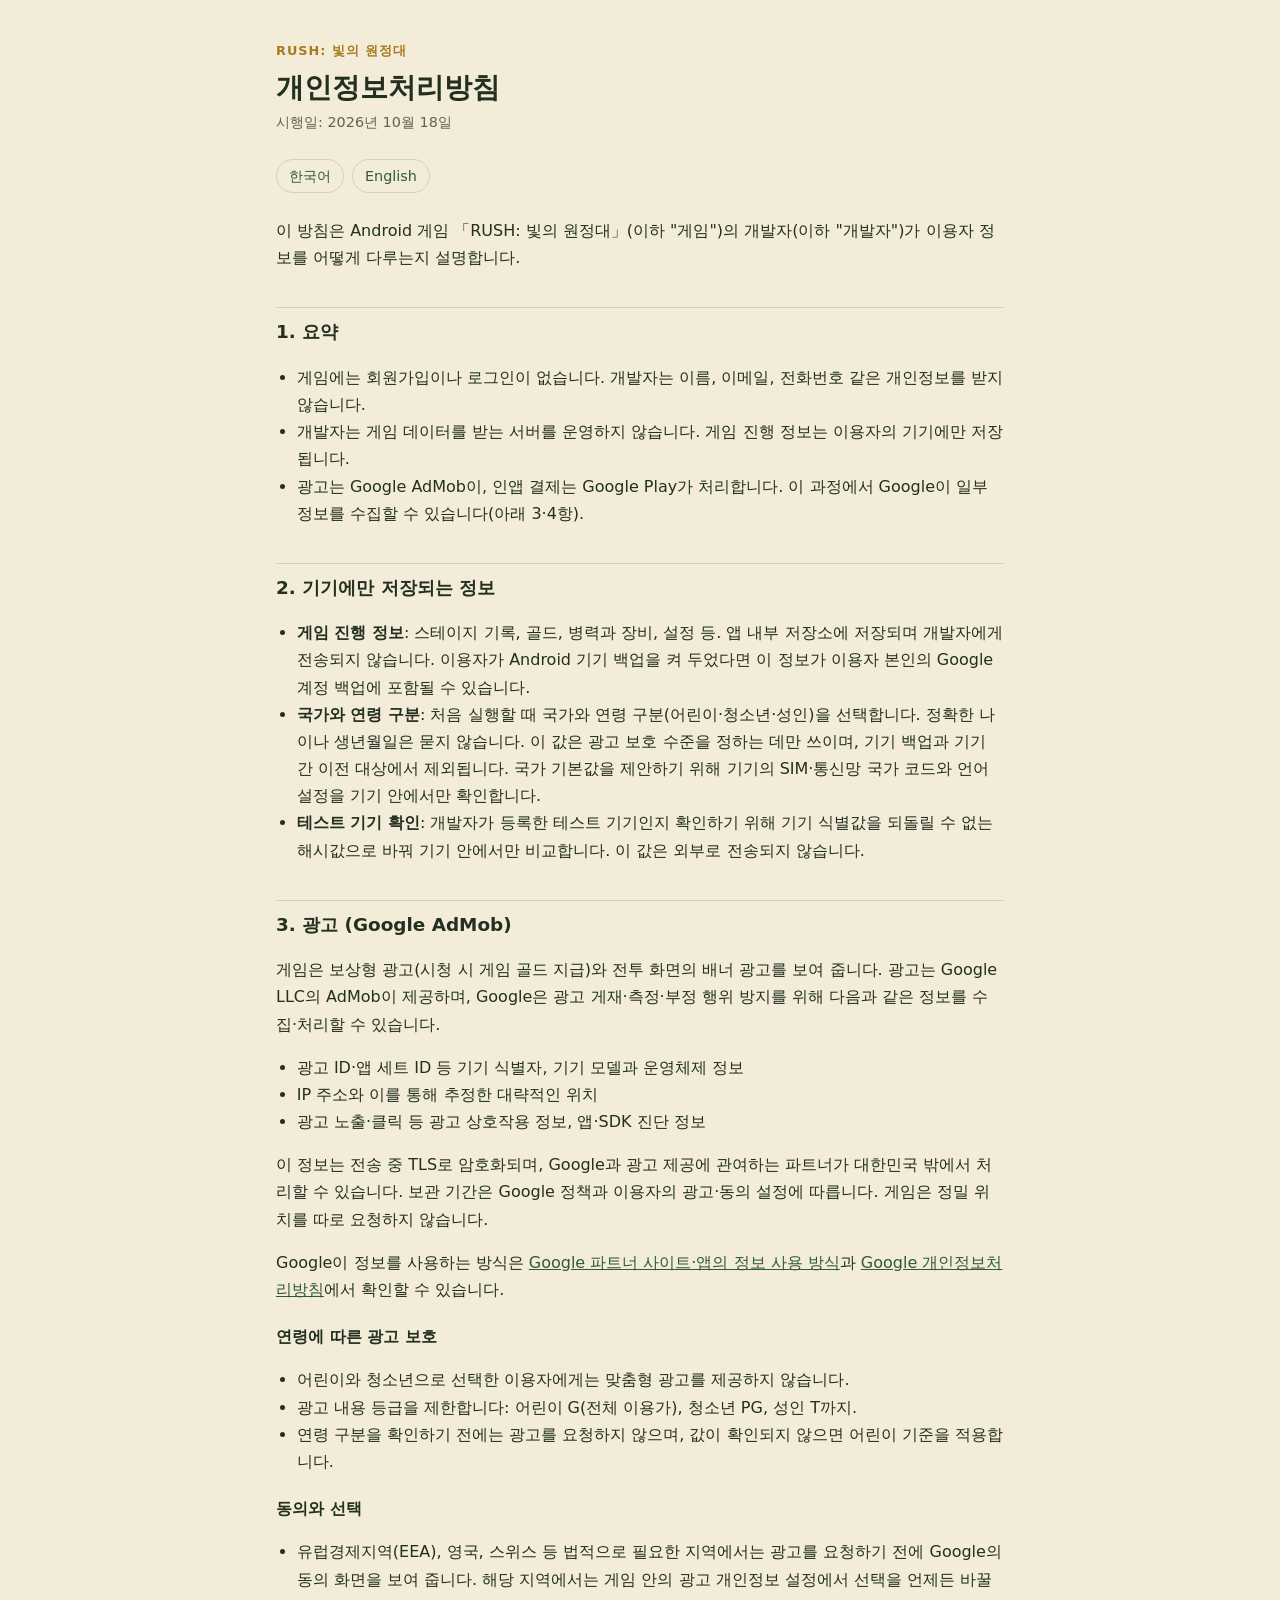
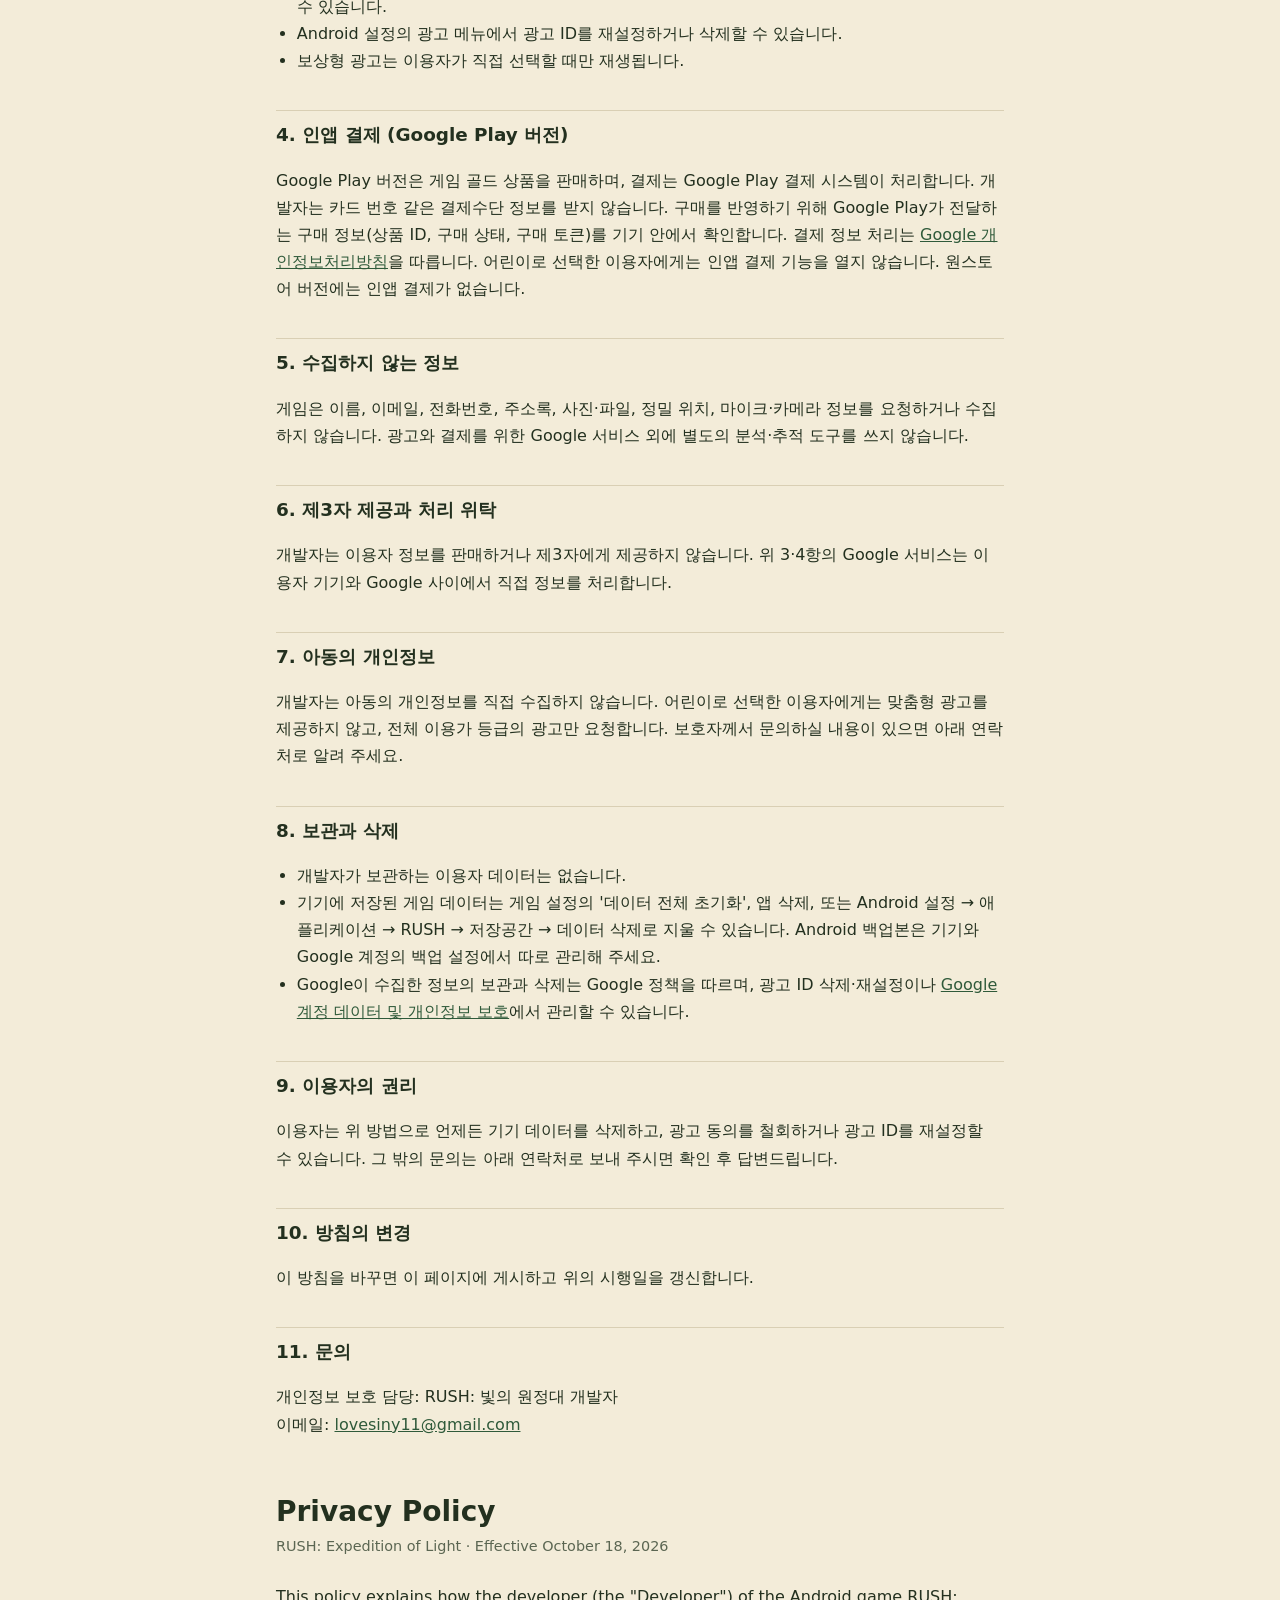
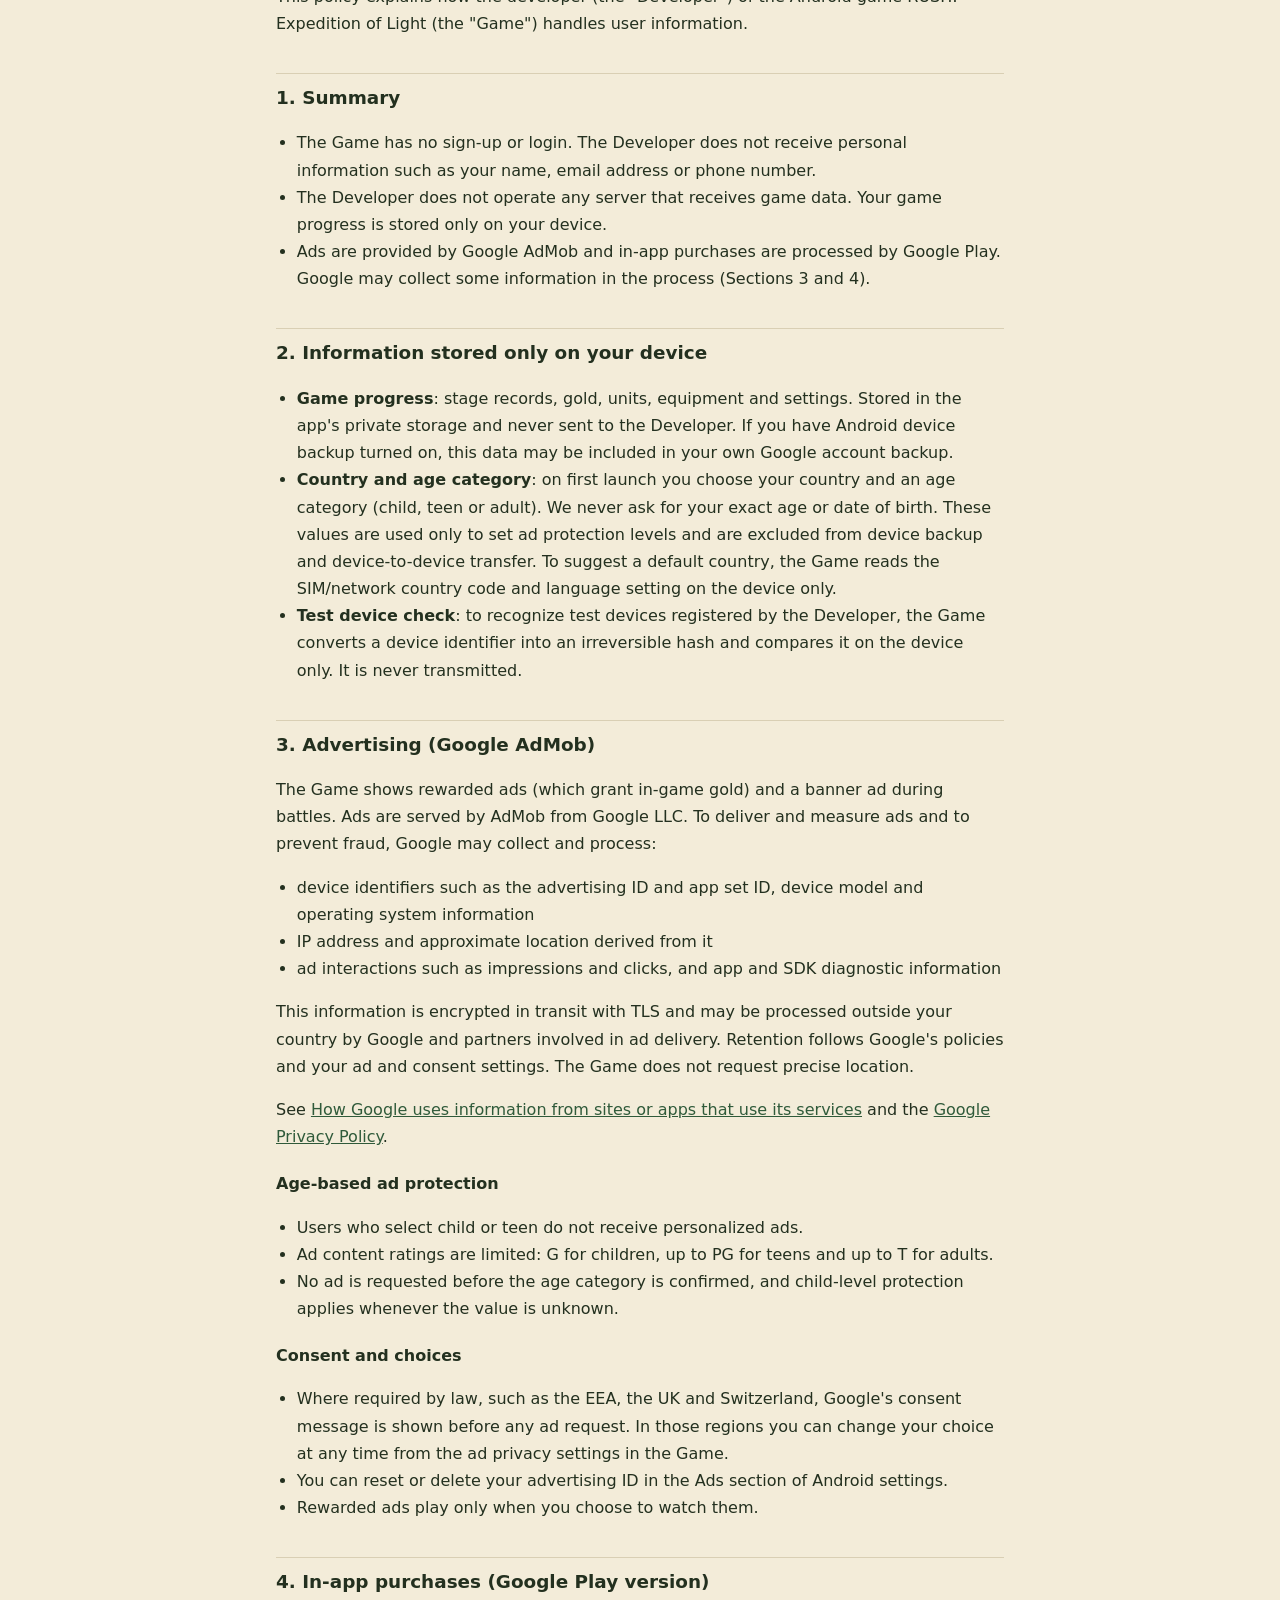
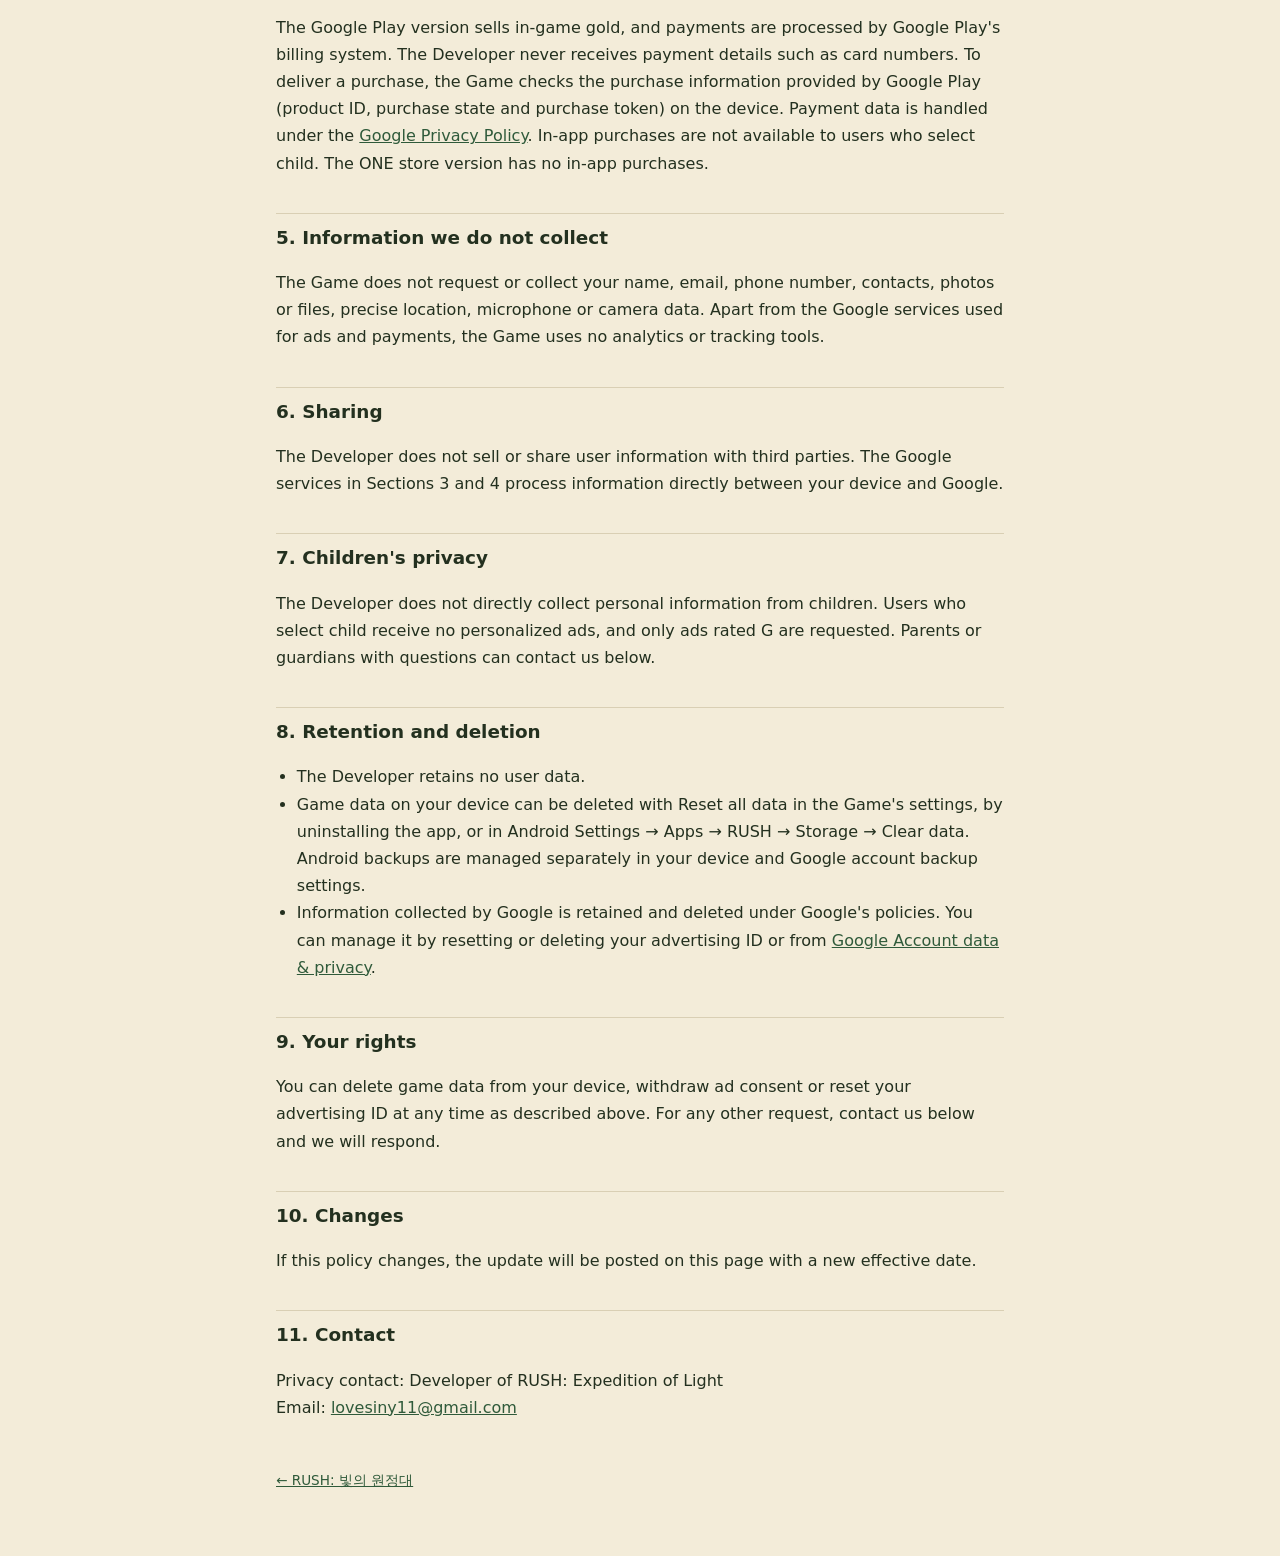
==== privacy.html @ caeb0129 "Publish RUSH website, privacy policy and app-ads.txt" ====
<!doctype html>
<html lang="ko">
<head>
<meta charset="utf-8">
<meta name="viewport" content="width=device-width, initial-scale=1">
<title>개인정보처리방침 · Privacy Policy — RUSH</title>
<meta name="description" content="RUSH: 빛의 원정대 개인정보처리방침 / Privacy Policy for RUSH: Expedition of Light">
<link rel="stylesheet" href="style.css">
</head>
<body>
<main>
  <p class="eyebrow">RUSH: 빛의 원정대</p>
  <h1>개인정보처리방침</h1>
  <p class="meta">시행일: 2026년 10월 18일</p>
  <nav class="lang" aria-label="언어 / Language">
    <a href="#ko" lang="ko">한국어</a>
    <a href="#en" lang="en">English</a>
  </nav>

  <article id="ko" lang="ko">
    <p>이 방침은 Android 게임 「RUSH: 빛의 원정대」(이하 "게임")의 개발자(이하 "개발자")가 이용자 정보를 어떻게 다루는지 설명합니다.</p>

    <h2>1. 요약</h2>
    <ul>
      <li>게임에는 회원가입이나 로그인이 없습니다. 개발자는 이름, 이메일, 전화번호 같은 개인정보를 받지 않습니다.</li>
      <li>개발자는 게임 데이터를 받는 서버를 운영하지 않습니다. 게임 진행 정보는 이용자의 기기에만 저장됩니다.</li>
      <li>광고는 Google AdMob이, 인앱 결제는 Google Play가 처리합니다. 이 과정에서 Google이 일부 정보를 수집할 수 있습니다(아래 3·4항).</li>
    </ul>

    <h2>2. 기기에만 저장되는 정보</h2>
    <ul>
      <li><strong>게임 진행 정보</strong>: 스테이지 기록, 골드, 병력과 장비, 설정 등. 앱 내부 저장소에 저장되며 개발자에게 전송되지 않습니다. 이용자가 Android 기기 백업을 켜 두었다면 이 정보가 이용자 본인의 Google 계정 백업에 포함될 수 있습니다.</li>
      <li><strong>국가와 연령 구분</strong>: 처음 실행할 때 국가와 연령 구분(어린이·청소년·성인)을 선택합니다. 정확한 나이나 생년월일은 묻지 않습니다. 이 값은 광고 보호 수준을 정하는 데만 쓰이며, 기기 백업과 기기 간 이전 대상에서 제외됩니다. 국가 기본값을 제안하기 위해 기기의 SIM·통신망 국가 코드와 언어 설정을 기기 안에서만 확인합니다.</li>
      <li><strong>테스트 기기 확인</strong>: 개발자가 등록한 테스트 기기인지 확인하기 위해 기기 식별값을 되돌릴 수 없는 해시값으로 바꿔 기기 안에서만 비교합니다. 이 값은 외부로 전송되지 않습니다.</li>
    </ul>

    <h2>3. 광고 (Google AdMob)</h2>
    <p>게임은 보상형 광고(시청 시 게임 골드 지급)와 전투 화면의 배너 광고를 보여 줍니다. 광고는 Google LLC의 AdMob이 제공하며, Google은 광고 게재·측정·부정 행위 방지를 위해 다음과 같은 정보를 수집·처리할 수 있습니다.</p>
    <ul>
      <li>광고 ID·앱 세트 ID 등 기기 식별자, 기기 모델과 운영체제 정보</li>
      <li>IP 주소와 이를 통해 추정한 대략적인 위치</li>
      <li>광고 노출·클릭 등 광고 상호작용 정보, 앱·SDK 진단 정보</li>
    </ul>
    <p>이 정보는 전송 중 TLS로 암호화되며, Google과 광고 제공에 관여하는 파트너가 대한민국 밖에서 처리할 수 있습니다. 보관 기간은 Google 정책과 이용자의 광고·동의 설정에 따릅니다. 게임은 정밀 위치를 따로 요청하지 않습니다.</p>
    <p>Google이 정보를 사용하는 방식은 <a href="https://policies.google.com/technologies/partner-sites?hl=ko">Google 파트너 사이트·앱의 정보 사용 방식</a>과 <a href="https://policies.google.com/privacy?hl=ko">Google 개인정보처리방침</a>에서 확인할 수 있습니다.</p>
    <h3>연령에 따른 광고 보호</h3>
    <ul>
      <li>어린이와 청소년으로 선택한 이용자에게는 맞춤형 광고를 제공하지 않습니다.</li>
      <li>광고 내용 등급을 제한합니다: 어린이 G(전체 이용가), 청소년 PG, 성인 T까지.</li>
      <li>연령 구분을 확인하기 전에는 광고를 요청하지 않으며, 값이 확인되지 않으면 어린이 기준을 적용합니다.</li>
    </ul>
    <h3>동의와 선택</h3>
    <ul>
      <li>유럽경제지역(EEA), 영국, 스위스 등 법적으로 필요한 지역에서는 광고를 요청하기 전에 Google의 동의 화면을 보여 줍니다. 해당 지역에서는 게임 안의 광고 개인정보 설정에서 선택을 언제든 바꿀 수 있습니다.</li>
      <li>Android 설정의 광고 메뉴에서 광고 ID를 재설정하거나 삭제할 수 있습니다.</li>
      <li>보상형 광고는 이용자가 직접 선택할 때만 재생됩니다.</li>
    </ul>

    <h2>4. 인앱 결제 (Google Play 버전)</h2>
    <p>Google Play 버전은 게임 골드 상품을 판매하며, 결제는 Google Play 결제 시스템이 처리합니다. 개발자는 카드 번호 같은 결제수단 정보를 받지 않습니다. 구매를 반영하기 위해 Google Play가 전달하는 구매 정보(상품 ID, 구매 상태, 구매 토큰)를 기기 안에서 확인합니다. 결제 정보 처리는 <a href="https://policies.google.com/privacy?hl=ko">Google 개인정보처리방침</a>을 따릅니다. 어린이로 선택한 이용자에게는 인앱 결제 기능을 열지 않습니다. 원스토어 버전에는 인앱 결제가 없습니다.</p>

    <h2>5. 수집하지 않는 정보</h2>
    <p>게임은 이름, 이메일, 전화번호, 주소록, 사진·파일, 정밀 위치, 마이크·카메라 정보를 요청하거나 수집하지 않습니다. 광고와 결제를 위한 Google 서비스 외에 별도의 분석·추적 도구를 쓰지 않습니다.</p>

    <h2>6. 제3자 제공과 처리 위탁</h2>
    <p>개발자는 이용자 정보를 판매하거나 제3자에게 제공하지 않습니다. 위 3·4항의 Google 서비스는 이용자 기기와 Google 사이에서 직접 정보를 처리합니다.</p>

    <h2>7. 아동의 개인정보</h2>
    <p>개발자는 아동의 개인정보를 직접 수집하지 않습니다. 어린이로 선택한 이용자에게는 맞춤형 광고를 제공하지 않고, 전체 이용가 등급의 광고만 요청합니다. 보호자께서 문의하실 내용이 있으면 아래 연락처로 알려 주세요.</p>

    <h2>8. 보관과 삭제</h2>
    <ul>
      <li>개발자가 보관하는 이용자 데이터는 없습니다.</li>
      <li>기기에 저장된 게임 데이터는 게임 설정의 '데이터 전체 초기화', 앱 삭제, 또는 Android 설정 → 애플리케이션 → RUSH → 저장공간 → 데이터 삭제로 지울 수 있습니다. Android 백업본은 기기와 Google 계정의 백업 설정에서 따로 관리해 주세요.</li>
      <li>Google이 수집한 정보의 보관과 삭제는 Google 정책을 따르며, 광고 ID 삭제·재설정이나 <a href="https://myaccount.google.com/data-and-privacy">Google 계정 데이터 및 개인정보 보호</a>에서 관리할 수 있습니다.</li>
    </ul>

    <h2>9. 이용자의 권리</h2>
    <p>이용자는 위 방법으로 언제든 기기 데이터를 삭제하고, 광고 동의를 철회하거나 광고 ID를 재설정할 수 있습니다. 그 밖의 문의는 아래 연락처로 보내 주시면 확인 후 답변드립니다.</p>

    <h2>10. 방침의 변경</h2>
    <p>이 방침을 바꾸면 이 페이지에 게시하고 위의 시행일을 갱신합니다.</p>

    <h2>11. 문의</h2>
    <p>개인정보 보호 담당: RUSH: 빛의 원정대 개발자<br>이메일: <a href="mailto:lovesiny11@gmail.com">lovesiny11@gmail.com</a></p>
  </article>

  <article id="en" lang="en">
    <h1 style="margin-top:56px">Privacy Policy</h1>
    <p class="meta">RUSH: Expedition of Light · Effective October 18, 2026</p>
    <p>This policy explains how the developer (the "Developer") of the Android game RUSH: Expedition of Light (the "Game") handles user information.</p>

    <h2>1. Summary</h2>
    <ul>
      <li>The Game has no sign-up or login. The Developer does not receive personal information such as your name, email address or phone number.</li>
      <li>The Developer does not operate any server that receives game data. Your game progress is stored only on your device.</li>
      <li>Ads are provided by Google AdMob and in-app purchases are processed by Google Play. Google may collect some information in the process (Sections 3 and 4).</li>
    </ul>

    <h2>2. Information stored only on your device</h2>
    <ul>
      <li><strong>Game progress</strong>: stage records, gold, units, equipment and settings. Stored in the app's private storage and never sent to the Developer. If you have Android device backup turned on, this data may be included in your own Google account backup.</li>
      <li><strong>Country and age category</strong>: on first launch you choose your country and an age category (child, teen or adult). We never ask for your exact age or date of birth. These values are used only to set ad protection levels and are excluded from device backup and device-to-device transfer. To suggest a default country, the Game reads the SIM/network country code and language setting on the device only.</li>
      <li><strong>Test device check</strong>: to recognize test devices registered by the Developer, the Game converts a device identifier into an irreversible hash and compares it on the device only. It is never transmitted.</li>
    </ul>

    <h2>3. Advertising (Google AdMob)</h2>
    <p>The Game shows rewarded ads (which grant in-game gold) and a banner ad during battles. Ads are served by AdMob from Google LLC. To deliver and measure ads and to prevent fraud, Google may collect and process:</p>
    <ul>
      <li>device identifiers such as the advertising ID and app set ID, device model and operating system information</li>
      <li>IP address and approximate location derived from it</li>
      <li>ad interactions such as impressions and clicks, and app and SDK diagnostic information</li>
    </ul>
    <p>This information is encrypted in transit with TLS and may be processed outside your country by Google and partners involved in ad delivery. Retention follows Google's policies and your ad and consent settings. The Game does not request precise location.</p>
    <p>See <a href="https://policies.google.com/technologies/partner-sites">How Google uses information from sites or apps that use its services</a> and the <a href="https://policies.google.com/privacy">Google Privacy Policy</a>.</p>
    <h3>Age-based ad protection</h3>
    <ul>
      <li>Users who select child or teen do not receive personalized ads.</li>
      <li>Ad content ratings are limited: G for children, up to PG for teens and up to T for adults.</li>
      <li>No ad is requested before the age category is confirmed, and child-level protection applies whenever the value is unknown.</li>
    </ul>
    <h3>Consent and choices</h3>
    <ul>
      <li>Where required by law, such as the EEA, the UK and Switzerland, Google's consent message is shown before any ad request. In those regions you can change your choice at any time from the ad privacy settings in the Game.</li>
      <li>You can reset or delete your advertising ID in the Ads section of Android settings.</li>
      <li>Rewarded ads play only when you choose to watch them.</li>
    </ul>

    <h2>4. In-app purchases (Google Play version)</h2>
    <p>The Google Play version sells in-game gold, and payments are processed by Google Play's billing system. The Developer never receives payment details such as card numbers. To deliver a purchase, the Game checks the purchase information provided by Google Play (product ID, purchase state and purchase token) on the device. Payment data is handled under the <a href="https://policies.google.com/privacy">Google Privacy Policy</a>. In-app purchases are not available to users who select child. The ONE store version has no in-app purchases.</p>

    <h2>5. Information we do not collect</h2>
    <p>The Game does not request or collect your name, email, phone number, contacts, photos or files, precise location, microphone or camera data. Apart from the Google services used for ads and payments, the Game uses no analytics or tracking tools.</p>

    <h2>6. Sharing</h2>
    <p>The Developer does not sell or share user information with third parties. The Google services in Sections 3 and 4 process information directly between your device and Google.</p>

    <h2>7. Children's privacy</h2>
    <p>The Developer does not directly collect personal information from children. Users who select child receive no personalized ads, and only ads rated G are requested. Parents or guardians with questions can contact us below.</p>

    <h2>8. Retention and deletion</h2>
    <ul>
      <li>The Developer retains no user data.</li>
      <li>Game data on your device can be deleted with Reset all data in the Game's settings, by uninstalling the app, or in Android Settings → Apps → RUSH → Storage → Clear data. Android backups are managed separately in your device and Google account backup settings.</li>
      <li>Information collected by Google is retained and deleted under Google's policies. You can manage it by resetting or deleting your advertising ID or from <a href="https://myaccount.google.com/data-and-privacy">Google Account data &amp; privacy</a>.</li>
    </ul>

    <h2>9. Your rights</h2>
    <p>You can delete game data from your device, withdraw ad consent or reset your advertising ID at any time as described above. For any other request, contact us below and we will respond.</p>

    <h2>10. Changes</h2>
    <p>If this policy changes, the update will be posted on this page with a new effective date.</p>

    <h2>11. Contact</h2>
    <p>Privacy contact: Developer of RUSH: Expedition of Light<br>Email: <a href="mailto:lovesiny11@gmail.com">lovesiny11@gmail.com</a></p>
  </article>

  <footer><a href="index.html">← RUSH: 빛의 원정대</a></footer>
</main>
</body>
</html>
---- style.css ----
:root {
  --bg: #f3ecd9;
  --surface: #fbf7ec;
  --ink: #23301f;
  --muted: #5b6652;
  --line: #d9cfb4;
  --forest: #2f5a3a;
  --gold: #a87a1d;
  color-scheme: light dark;
}
@media (prefers-color-scheme: dark) {
  :root {
    --bg: #141c16;
    --surface: #1c271f;
    --ink: #ece4cf;
    --muted: #a9b29f;
    --line: #34443a;
    --forest: #8cc79a;
    --gold: #e0b45a;
  }
}
* { box-sizing: border-box; }
html { -webkit-text-size-adjust: 100%; }
body {
  margin: 0;
  background: var(--bg);
  color: var(--ink);
  font: 16px/1.7 system-ui, -apple-system, "Segoe UI", "Apple SD Gothic Neo", "Malgun Gothic", "Noto Sans KR", sans-serif;
}
main { max-width: 760px; margin: 0 auto; padding: 40px 16px 64px; }
a { color: var(--forest); }
h1 { font-size: 1.75rem; line-height: 1.3; margin: 0 0 4px; }
h2 { font-size: 1.15rem; margin: 36px 0 8px; padding-top: 8px; border-top: 1px solid var(--line); }
h3 { font-size: 1rem; margin: 20px 0 4px; }
p, li { color: var(--ink); }
ul { padding-left: 1.3em; }
.eyebrow { color: var(--gold); font-weight: 700; letter-spacing: .08em; font-size: .8rem; text-transform: uppercase; margin: 0 0 8px; }
.meta { color: var(--muted); font-size: .9rem; margin: 0 0 24px; }
.card { background: var(--surface); border: 1px solid var(--line); border-radius: 12px; padding: 20px; margin: 20px 0; }
.links { list-style: none; padding: 0; margin: 0; display: grid; gap: 10px; }
.links a { display: block; padding: 12px 14px; border: 1px solid var(--line); border-radius: 10px; background: var(--surface); text-decoration: none; font-weight: 600; }
.links a:hover { border-color: var(--forest); }
.lang { display: flex; gap: 8px; margin: 0 0 24px; }
.lang a { padding: 4px 12px; border: 1px solid var(--line); border-radius: 999px; text-decoration: none; font-size: .9rem; }
footer { color: var(--muted); font-size: .85rem; margin-top: 48px; }
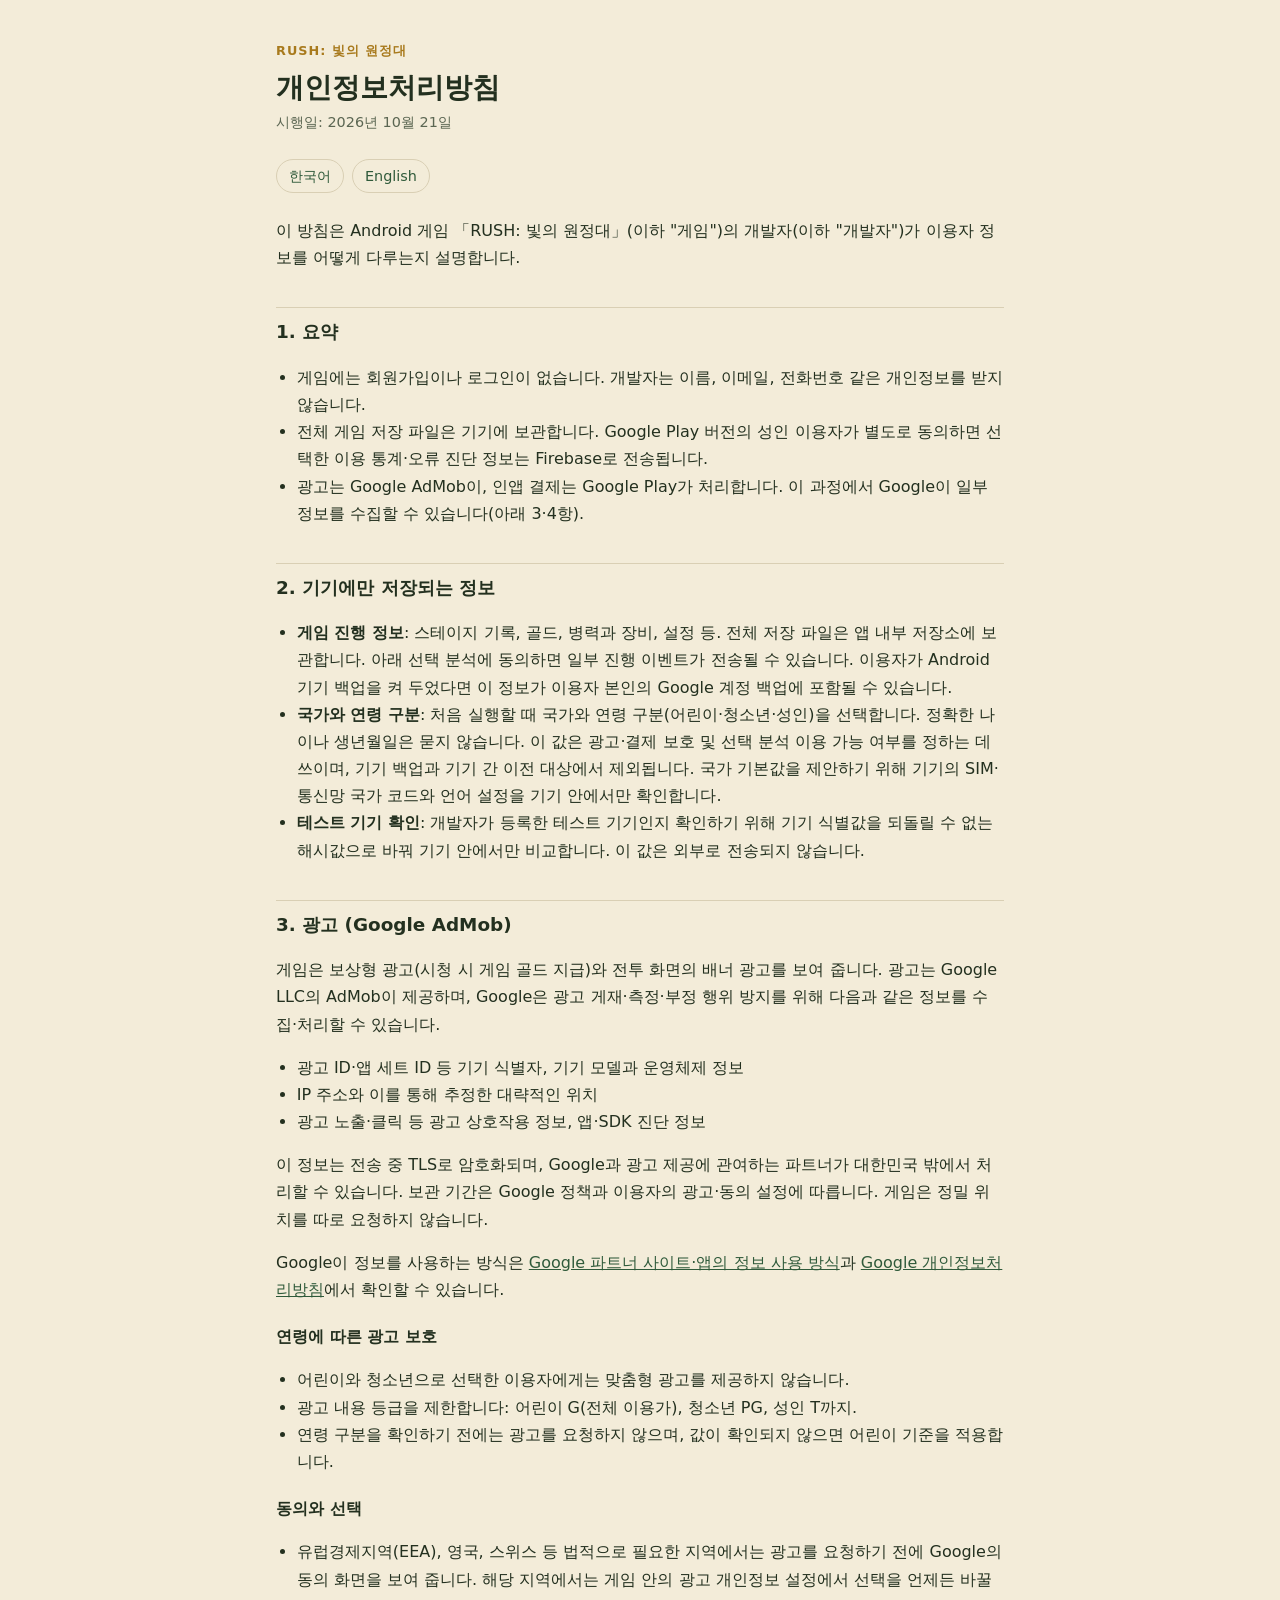
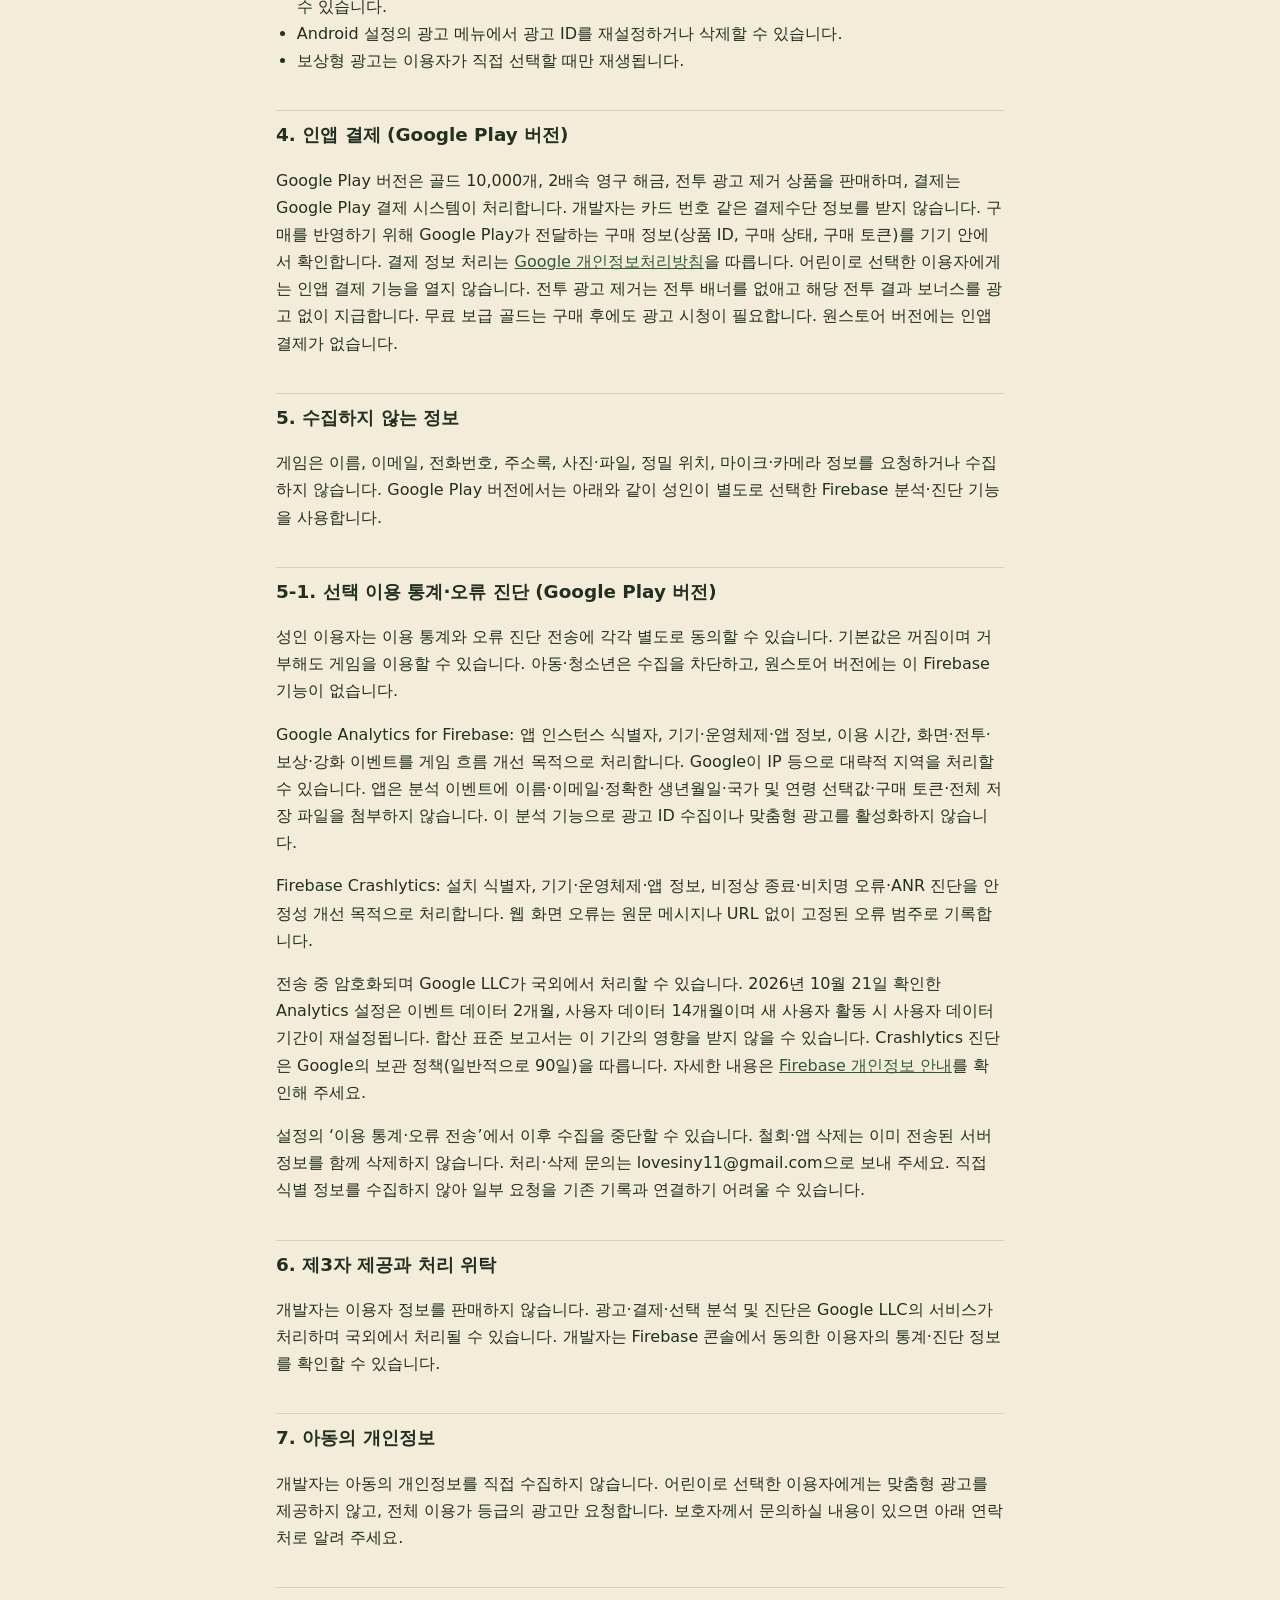
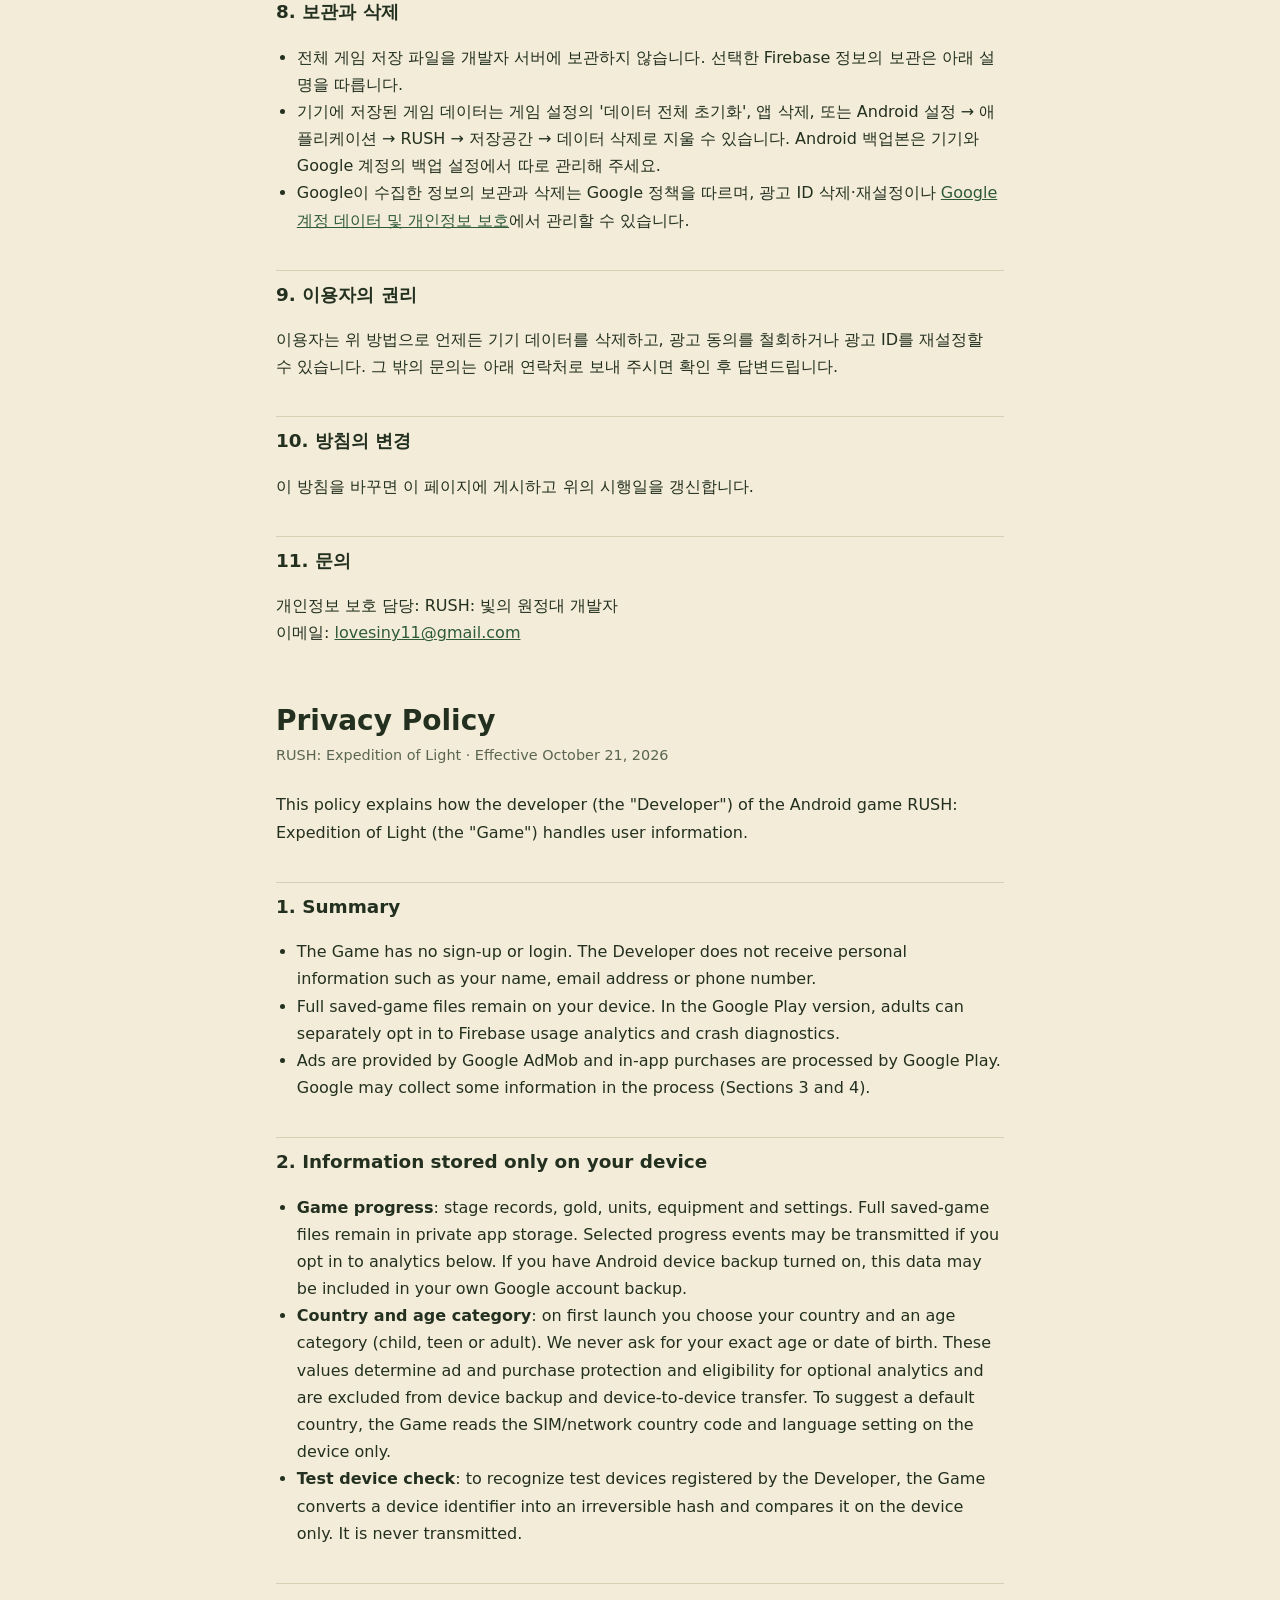
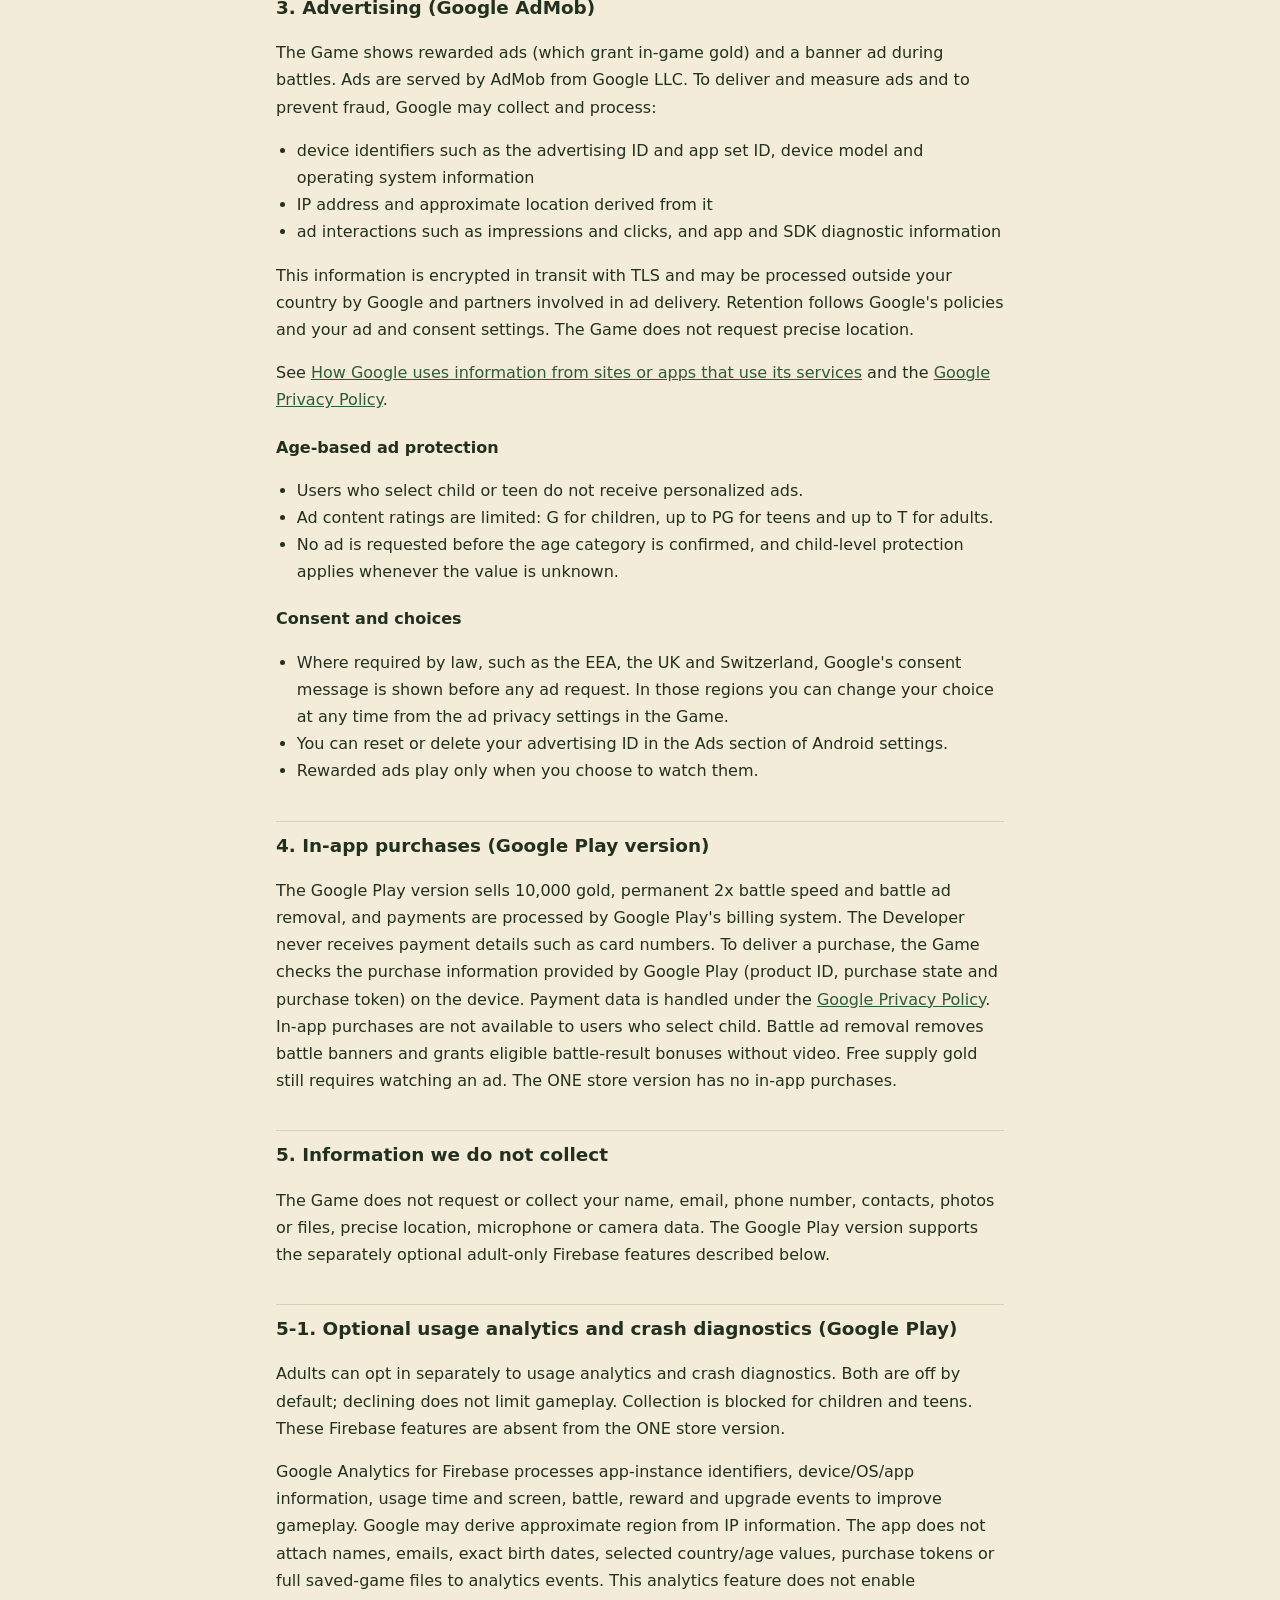
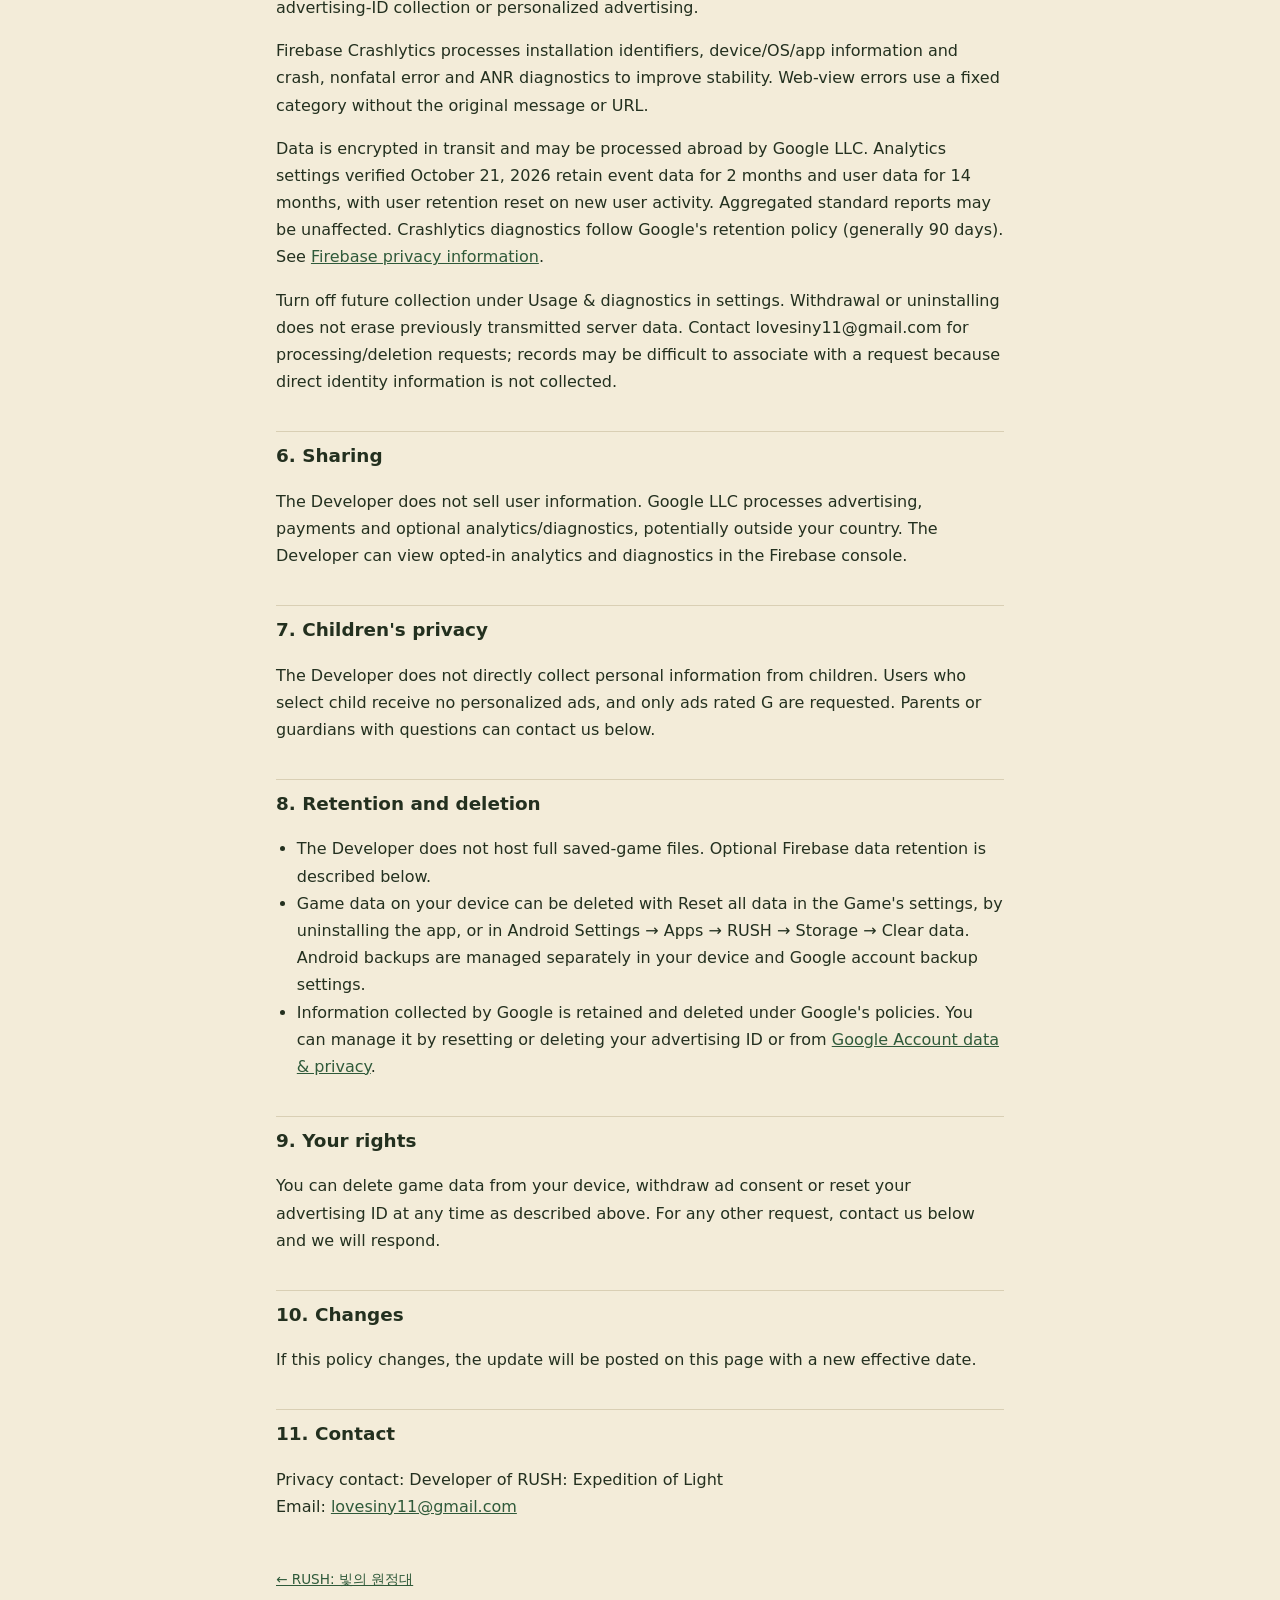
==== commit 0b73731c: "Update RUSH privacy disclosures for optional Firebase and purchases" ====
--- a/privacy.html
+++ b/privacy.html
@@ -11,7 +11,7 @@
 <main>
   <p class="eyebrow">RUSH: 빛의 원정대</p>
   <h1>개인정보처리방침</h1>
-  <p class="meta">시행일: 2026년 10월 18일</p>
+  <p class="meta">시행일: 2026년 10월 21일</p>
   <nav class="lang" aria-label="언어 / Language">
     <a href="#ko" lang="ko">한국어</a>
     <a href="#en" lang="en">English</a>
@@ -23,14 +23,14 @@
     <h2>1. 요약</h2>
     <ul>
       <li>게임에는 회원가입이나 로그인이 없습니다. 개발자는 이름, 이메일, 전화번호 같은 개인정보를 받지 않습니다.</li>
-      <li>개발자는 게임 데이터를 받는 서버를 운영하지 않습니다. 게임 진행 정보는 이용자의 기기에만 저장됩니다.</li>
+      <li>전체 게임 저장 파일은 기기에 보관합니다. Google Play 버전의 성인 이용자가 별도로 동의하면 선택한 이용 통계·오류 진단 정보는 Firebase로 전송됩니다.</li>
       <li>광고는 Google AdMob이, 인앱 결제는 Google Play가 처리합니다. 이 과정에서 Google이 일부 정보를 수집할 수 있습니다(아래 3·4항).</li>
     </ul>
 
     <h2>2. 기기에만 저장되는 정보</h2>
     <ul>
-      <li><strong>게임 진행 정보</strong>: 스테이지 기록, 골드, 병력과 장비, 설정 등. 앱 내부 저장소에 저장되며 개발자에게 전송되지 않습니다. 이용자가 Android 기기 백업을 켜 두었다면 이 정보가 이용자 본인의 Google 계정 백업에 포함될 수 있습니다.</li>
-      <li><strong>국가와 연령 구분</strong>: 처음 실행할 때 국가와 연령 구분(어린이·청소년·성인)을 선택합니다. 정확한 나이나 생년월일은 묻지 않습니다. 이 값은 광고 보호 수준을 정하는 데만 쓰이며, 기기 백업과 기기 간 이전 대상에서 제외됩니다. 국가 기본값을 제안하기 위해 기기의 SIM·통신망 국가 코드와 언어 설정을 기기 안에서만 확인합니다.</li>
+      <li><strong>게임 진행 정보</strong>: 스테이지 기록, 골드, 병력과 장비, 설정 등. 전체 저장 파일은 앱 내부 저장소에 보관합니다. 아래 선택 분석에 동의하면 일부 진행 이벤트가 전송될 수 있습니다. 이용자가 Android 기기 백업을 켜 두었다면 이 정보가 이용자 본인의 Google 계정 백업에 포함될 수 있습니다.</li>
+      <li><strong>국가와 연령 구분</strong>: 처음 실행할 때 국가와 연령 구분(어린이·청소년·성인)을 선택합니다. 정확한 나이나 생년월일은 묻지 않습니다. 이 값은 광고·결제 보호 및 선택 분석 이용 가능 여부를 정하는 데 쓰이며, 기기 백업과 기기 간 이전 대상에서 제외됩니다. 국가 기본값을 제안하기 위해 기기의 SIM·통신망 국가 코드와 언어 설정을 기기 안에서만 확인합니다.</li>
       <li><strong>테스트 기기 확인</strong>: 개발자가 등록한 테스트 기기인지 확인하기 위해 기기 식별값을 되돌릴 수 없는 해시값으로 바꿔 기기 안에서만 비교합니다. 이 값은 외부로 전송되지 않습니다.</li>
     </ul>
 
@@ -57,20 +57,27 @@
     </ul>
 
     <h2>4. 인앱 결제 (Google Play 버전)</h2>
-    <p>Google Play 버전은 게임 골드 상품을 판매하며, 결제는 Google Play 결제 시스템이 처리합니다. 개발자는 카드 번호 같은 결제수단 정보를 받지 않습니다. 구매를 반영하기 위해 Google Play가 전달하는 구매 정보(상품 ID, 구매 상태, 구매 토큰)를 기기 안에서 확인합니다. 결제 정보 처리는 <a href="https://policies.google.com/privacy?hl=ko">Google 개인정보처리방침</a>을 따릅니다. 어린이로 선택한 이용자에게는 인앱 결제 기능을 열지 않습니다. 원스토어 버전에는 인앱 결제가 없습니다.</p>
+    <p>Google Play 버전은 골드 10,000개, 2배속 영구 해금, 전투 광고 제거 상품을 판매하며, 결제는 Google Play 결제 시스템이 처리합니다. 개발자는 카드 번호 같은 결제수단 정보를 받지 않습니다. 구매를 반영하기 위해 Google Play가 전달하는 구매 정보(상품 ID, 구매 상태, 구매 토큰)를 기기 안에서 확인합니다. 결제 정보 처리는 <a href="https://policies.google.com/privacy?hl=ko">Google 개인정보처리방침</a>을 따릅니다. 어린이로 선택한 이용자에게는 인앱 결제 기능을 열지 않습니다. 전투 광고 제거는 전투 배너를 없애고 해당 전투 결과 보너스를 광고 없이 지급합니다. 무료 보급 골드는 구매 후에도 광고 시청이 필요합니다. 원스토어 버전에는 인앱 결제가 없습니다.</p>
 
     <h2>5. 수집하지 않는 정보</h2>
-    <p>게임은 이름, 이메일, 전화번호, 주소록, 사진·파일, 정밀 위치, 마이크·카메라 정보를 요청하거나 수집하지 않습니다. 광고와 결제를 위한 Google 서비스 외에 별도의 분석·추적 도구를 쓰지 않습니다.</p>
+    <p>게임은 이름, 이메일, 전화번호, 주소록, 사진·파일, 정밀 위치, 마이크·카메라 정보를 요청하거나 수집하지 않습니다. Google Play 버전에서는 아래와 같이 성인이 별도로 선택한 Firebase 분석·진단 기능을 사용합니다.</p>
+
+    <h2>5-1. 선택 이용 통계·오류 진단 (Google Play 버전)</h2>
+    <p>성인 이용자는 이용 통계와 오류 진단 전송에 각각 별도로 동의할 수 있습니다. 기본값은 꺼짐이며 거부해도 게임을 이용할 수 있습니다. 아동·청소년은 수집을 차단하고, 원스토어 버전에는 이 Firebase 기능이 없습니다.</p>
+    <p>Google Analytics for Firebase: 앱 인스턴스 식별자, 기기·운영체제·앱 정보, 이용 시간, 화면·전투·보상·강화 이벤트를 게임 흐름 개선 목적으로 처리합니다. Google이 IP 등으로 대략적 지역을 처리할 수 있습니다. 앱은 분석 이벤트에 이름·이메일·정확한 생년월일·국가 및 연령 선택값·구매 토큰·전체 저장 파일을 첨부하지 않습니다. 이 분석 기능으로 광고 ID 수집이나 맞춤형 광고를 활성화하지 않습니다.</p>
+    <p>Firebase Crashlytics: 설치 식별자, 기기·운영체제·앱 정보, 비정상 종료·비치명 오류·ANR 진단을 안정성 개선 목적으로 처리합니다. 웹 화면 오류는 원문 메시지나 URL 없이 고정된 오류 범주로 기록합니다.</p>
+    <p>전송 중 암호화되며 Google LLC가 국외에서 처리할 수 있습니다. 2026년 10월 21일 확인한 Analytics 설정은 이벤트 데이터 2개월, 사용자 데이터 14개월이며 새 사용자 활동 시 사용자 데이터 기간이 재설정됩니다. 합산 표준 보고서는 이 기간의 영향을 받지 않을 수 있습니다. Crashlytics 진단은 Google의 보관 정책(일반적으로 90일)을 따릅니다. 자세한 내용은 <a href="https://firebase.google.com/support/privacy">Firebase 개인정보 안내</a>를 확인해 주세요.</p>
+    <p>설정의 ‘이용 통계·오류 전송’에서 이후 수집을 중단할 수 있습니다. 철회·앱 삭제는 이미 전송된 서버 정보를 함께 삭제하지 않습니다. 처리·삭제 문의는 lovesiny11@gmail.com으로 보내 주세요. 직접 식별 정보를 수집하지 않아 일부 요청을 기존 기록과 연결하기 어려울 수 있습니다.</p>
 
     <h2>6. 제3자 제공과 처리 위탁</h2>
-    <p>개발자는 이용자 정보를 판매하거나 제3자에게 제공하지 않습니다. 위 3·4항의 Google 서비스는 이용자 기기와 Google 사이에서 직접 정보를 처리합니다.</p>
+    <p>개발자는 이용자 정보를 판매하지 않습니다. 광고·결제·선택 분석 및 진단은 Google LLC의 서비스가 처리하며 국외에서 처리될 수 있습니다. 개발자는 Firebase 콘솔에서 동의한 이용자의 통계·진단 정보를 확인할 수 있습니다.</p>
 
     <h2>7. 아동의 개인정보</h2>
     <p>개발자는 아동의 개인정보를 직접 수집하지 않습니다. 어린이로 선택한 이용자에게는 맞춤형 광고를 제공하지 않고, 전체 이용가 등급의 광고만 요청합니다. 보호자께서 문의하실 내용이 있으면 아래 연락처로 알려 주세요.</p>
 
     <h2>8. 보관과 삭제</h2>
     <ul>
-      <li>개발자가 보관하는 이용자 데이터는 없습니다.</li>
+      <li>전체 게임 저장 파일을 개발자 서버에 보관하지 않습니다. 선택한 Firebase 정보의 보관은 아래 설명을 따릅니다.</li>
       <li>기기에 저장된 게임 데이터는 게임 설정의 '데이터 전체 초기화', 앱 삭제, 또는 Android 설정 → 애플리케이션 → RUSH → 저장공간 → 데이터 삭제로 지울 수 있습니다. Android 백업본은 기기와 Google 계정의 백업 설정에서 따로 관리해 주세요.</li>
       <li>Google이 수집한 정보의 보관과 삭제는 Google 정책을 따르며, 광고 ID 삭제·재설정이나 <a href="https://myaccount.google.com/data-and-privacy">Google 계정 데이터 및 개인정보 보호</a>에서 관리할 수 있습니다.</li>
     </ul>
@@ -87,20 +94,20 @@
 
   <article id="en" lang="en">
     <h1 style="margin-top:56px">Privacy Policy</h1>
-    <p class="meta">RUSH: Expedition of Light · Effective October 18, 2026</p>
+    <p class="meta">RUSH: Expedition of Light · Effective October 21, 2026</p>
     <p>This policy explains how the developer (the "Developer") of the Android game RUSH: Expedition of Light (the "Game") handles user information.</p>
 
     <h2>1. Summary</h2>
     <ul>
       <li>The Game has no sign-up or login. The Developer does not receive personal information such as your name, email address or phone number.</li>
-      <li>The Developer does not operate any server that receives game data. Your game progress is stored only on your device.</li>
+      <li>Full saved-game files remain on your device. In the Google Play version, adults can separately opt in to Firebase usage analytics and crash diagnostics.</li>
       <li>Ads are provided by Google AdMob and in-app purchases are processed by Google Play. Google may collect some information in the process (Sections 3 and 4).</li>
     </ul>
 
     <h2>2. Information stored only on your device</h2>
     <ul>
-      <li><strong>Game progress</strong>: stage records, gold, units, equipment and settings. Stored in the app's private storage and never sent to the Developer. If you have Android device backup turned on, this data may be included in your own Google account backup.</li>
-      <li><strong>Country and age category</strong>: on first launch you choose your country and an age category (child, teen or adult). We never ask for your exact age or date of birth. These values are used only to set ad protection levels and are excluded from device backup and device-to-device transfer. To suggest a default country, the Game reads the SIM/network country code and language setting on the device only.</li>
+      <li><strong>Game progress</strong>: stage records, gold, units, equipment and settings. Full saved-game files remain in private app storage. Selected progress events may be transmitted if you opt in to analytics below. If you have Android device backup turned on, this data may be included in your own Google account backup.</li>
+      <li><strong>Country and age category</strong>: on first launch you choose your country and an age category (child, teen or adult). We never ask for your exact age or date of birth. These values determine ad and purchase protection and eligibility for optional analytics and are excluded from device backup and device-to-device transfer. To suggest a default country, the Game reads the SIM/network country code and language setting on the device only.</li>
       <li><strong>Test device check</strong>: to recognize test devices registered by the Developer, the Game converts a device identifier into an irreversible hash and compares it on the device only. It is never transmitted.</li>
     </ul>
 
@@ -127,20 +134,27 @@
     </ul>
 
     <h2>4. In-app purchases (Google Play version)</h2>
-    <p>The Google Play version sells in-game gold, and payments are processed by Google Play's billing system. The Developer never receives payment details such as card numbers. To deliver a purchase, the Game checks the purchase information provided by Google Play (product ID, purchase state and purchase token) on the device. Payment data is handled under the <a href="https://policies.google.com/privacy">Google Privacy Policy</a>. In-app purchases are not available to users who select child. The ONE store version has no in-app purchases.</p>
+    <p>The Google Play version sells 10,000 gold, permanent 2x battle speed and battle ad removal, and payments are processed by Google Play's billing system. The Developer never receives payment details such as card numbers. To deliver a purchase, the Game checks the purchase information provided by Google Play (product ID, purchase state and purchase token) on the device. Payment data is handled under the <a href="https://policies.google.com/privacy">Google Privacy Policy</a>. In-app purchases are not available to users who select child. Battle ad removal removes battle banners and grants eligible battle-result bonuses without video. Free supply gold still requires watching an ad. The ONE store version has no in-app purchases.</p>
 
     <h2>5. Information we do not collect</h2>
-    <p>The Game does not request or collect your name, email, phone number, contacts, photos or files, precise location, microphone or camera data. Apart from the Google services used for ads and payments, the Game uses no analytics or tracking tools.</p>
+    <p>The Game does not request or collect your name, email, phone number, contacts, photos or files, precise location, microphone or camera data. The Google Play version supports the separately optional adult-only Firebase features described below.</p>
+
+    <h2>5-1. Optional usage analytics and crash diagnostics (Google Play)</h2>
+    <p>Adults can opt in separately to usage analytics and crash diagnostics. Both are off by default; declining does not limit gameplay. Collection is blocked for children and teens. These Firebase features are absent from the ONE store version.</p>
+    <p>Google Analytics for Firebase processes app-instance identifiers, device/OS/app information, usage time and screen, battle, reward and upgrade events to improve gameplay. Google may derive approximate region from IP information. The app does not attach names, emails, exact birth dates, selected country/age values, purchase tokens or full saved-game files to analytics events. This analytics feature does not enable advertising-ID collection or personalized advertising.</p>
+    <p>Firebase Crashlytics processes installation identifiers, device/OS/app information and crash, nonfatal error and ANR diagnostics to improve stability. Web-view errors use a fixed category without the original message or URL.</p>
+    <p>Data is encrypted in transit and may be processed abroad by Google LLC. Analytics settings verified October 21, 2026 retain event data for 2 months and user data for 14 months, with user retention reset on new user activity. Aggregated standard reports may be unaffected. Crashlytics diagnostics follow Google's retention policy (generally 90 days). See <a href="https://firebase.google.com/support/privacy">Firebase privacy information</a>.</p>
+    <p>Turn off future collection under Usage &amp; diagnostics in settings. Withdrawal or uninstalling does not erase previously transmitted server data. Contact lovesiny11@gmail.com for processing/deletion requests; records may be difficult to associate with a request because direct identity information is not collected.</p>
 
     <h2>6. Sharing</h2>
-    <p>The Developer does not sell or share user information with third parties. The Google services in Sections 3 and 4 process information directly between your device and Google.</p>
+    <p>The Developer does not sell user information. Google LLC processes advertising, payments and optional analytics/diagnostics, potentially outside your country. The Developer can view opted-in analytics and diagnostics in the Firebase console.</p>
 
     <h2>7. Children's privacy</h2>
     <p>The Developer does not directly collect personal information from children. Users who select child receive no personalized ads, and only ads rated G are requested. Parents or guardians with questions can contact us below.</p>
 
     <h2>8. Retention and deletion</h2>
     <ul>
-      <li>The Developer retains no user data.</li>
+      <li>The Developer does not host full saved-game files. Optional Firebase data retention is described below.</li>
       <li>Game data on your device can be deleted with Reset all data in the Game's settings, by uninstalling the app, or in Android Settings → Apps → RUSH → Storage → Clear data. Android backups are managed separately in your device and Google account backup settings.</li>
       <li>Information collected by Google is retained and deleted under Google's policies. You can manage it by resetting or deleting your advertising ID or from <a href="https://myaccount.google.com/data-and-privacy">Google Account data &amp; privacy</a>.</li>
     </ul>
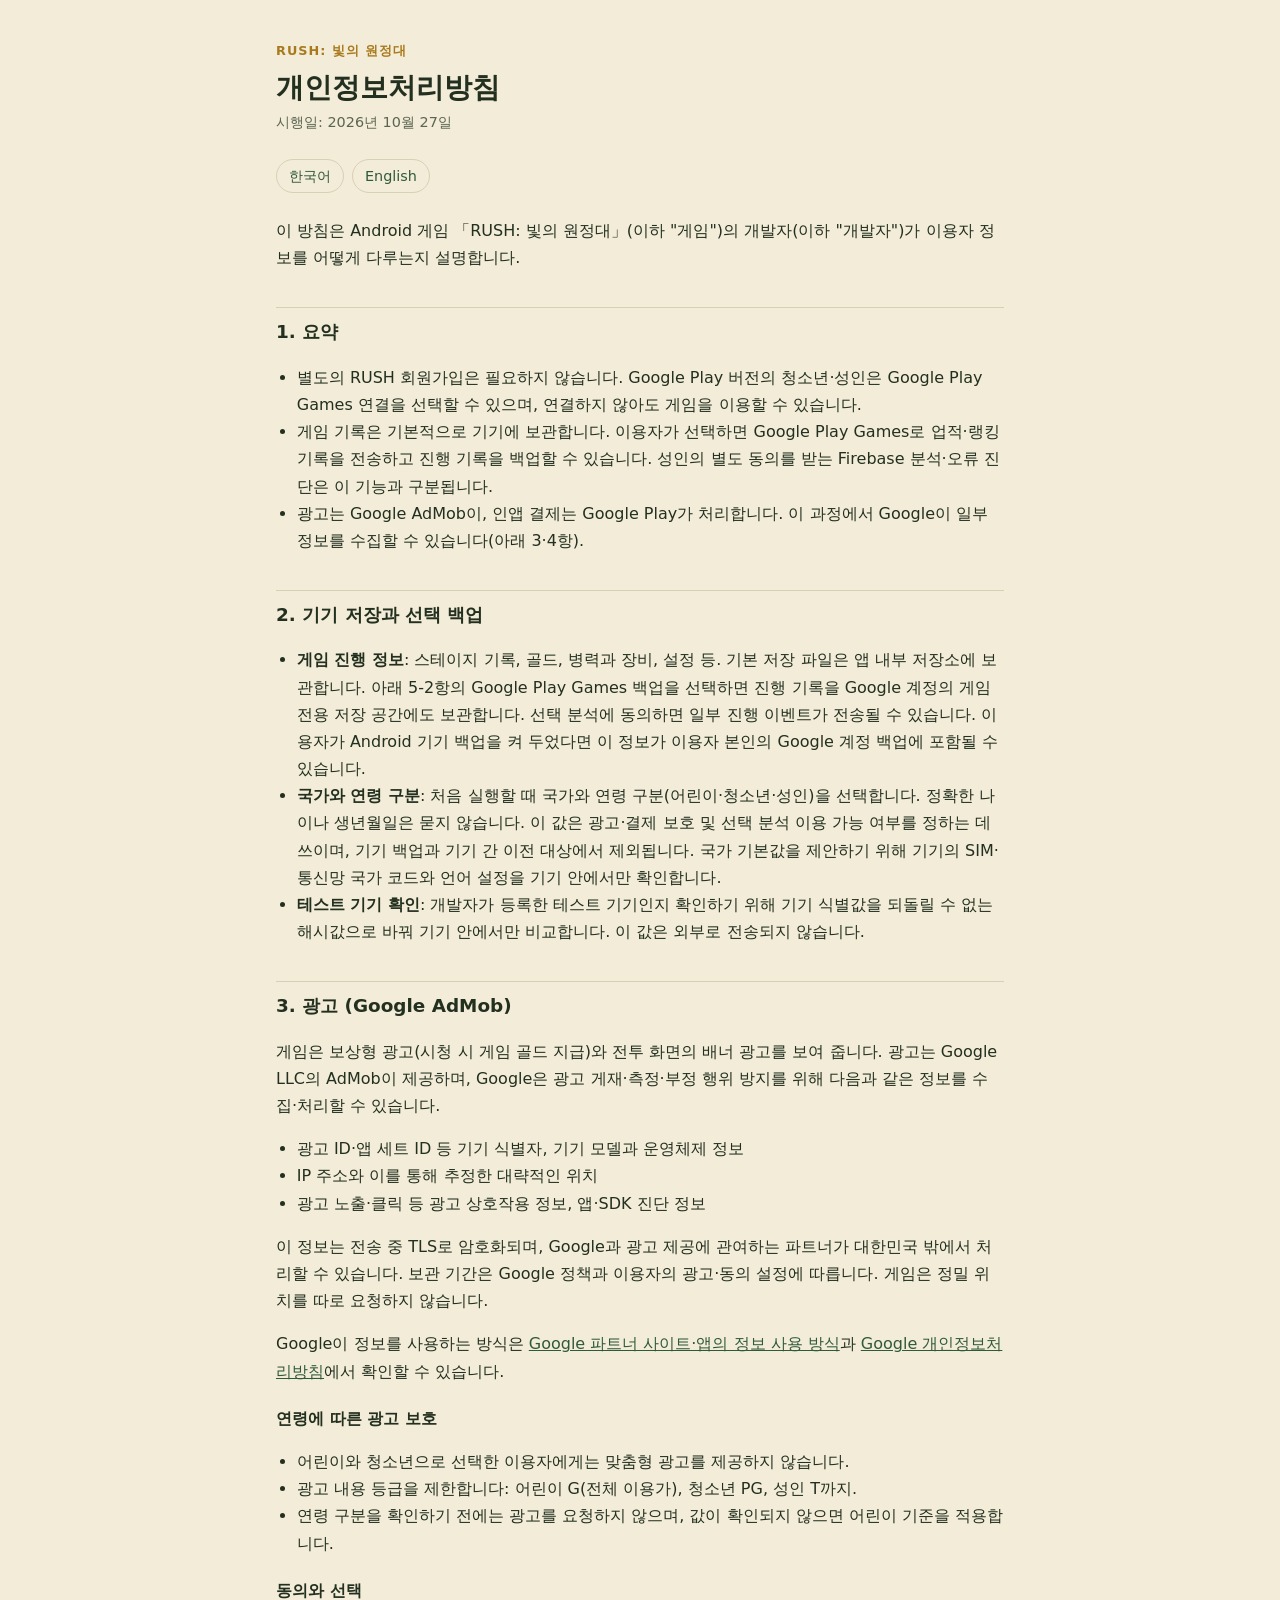
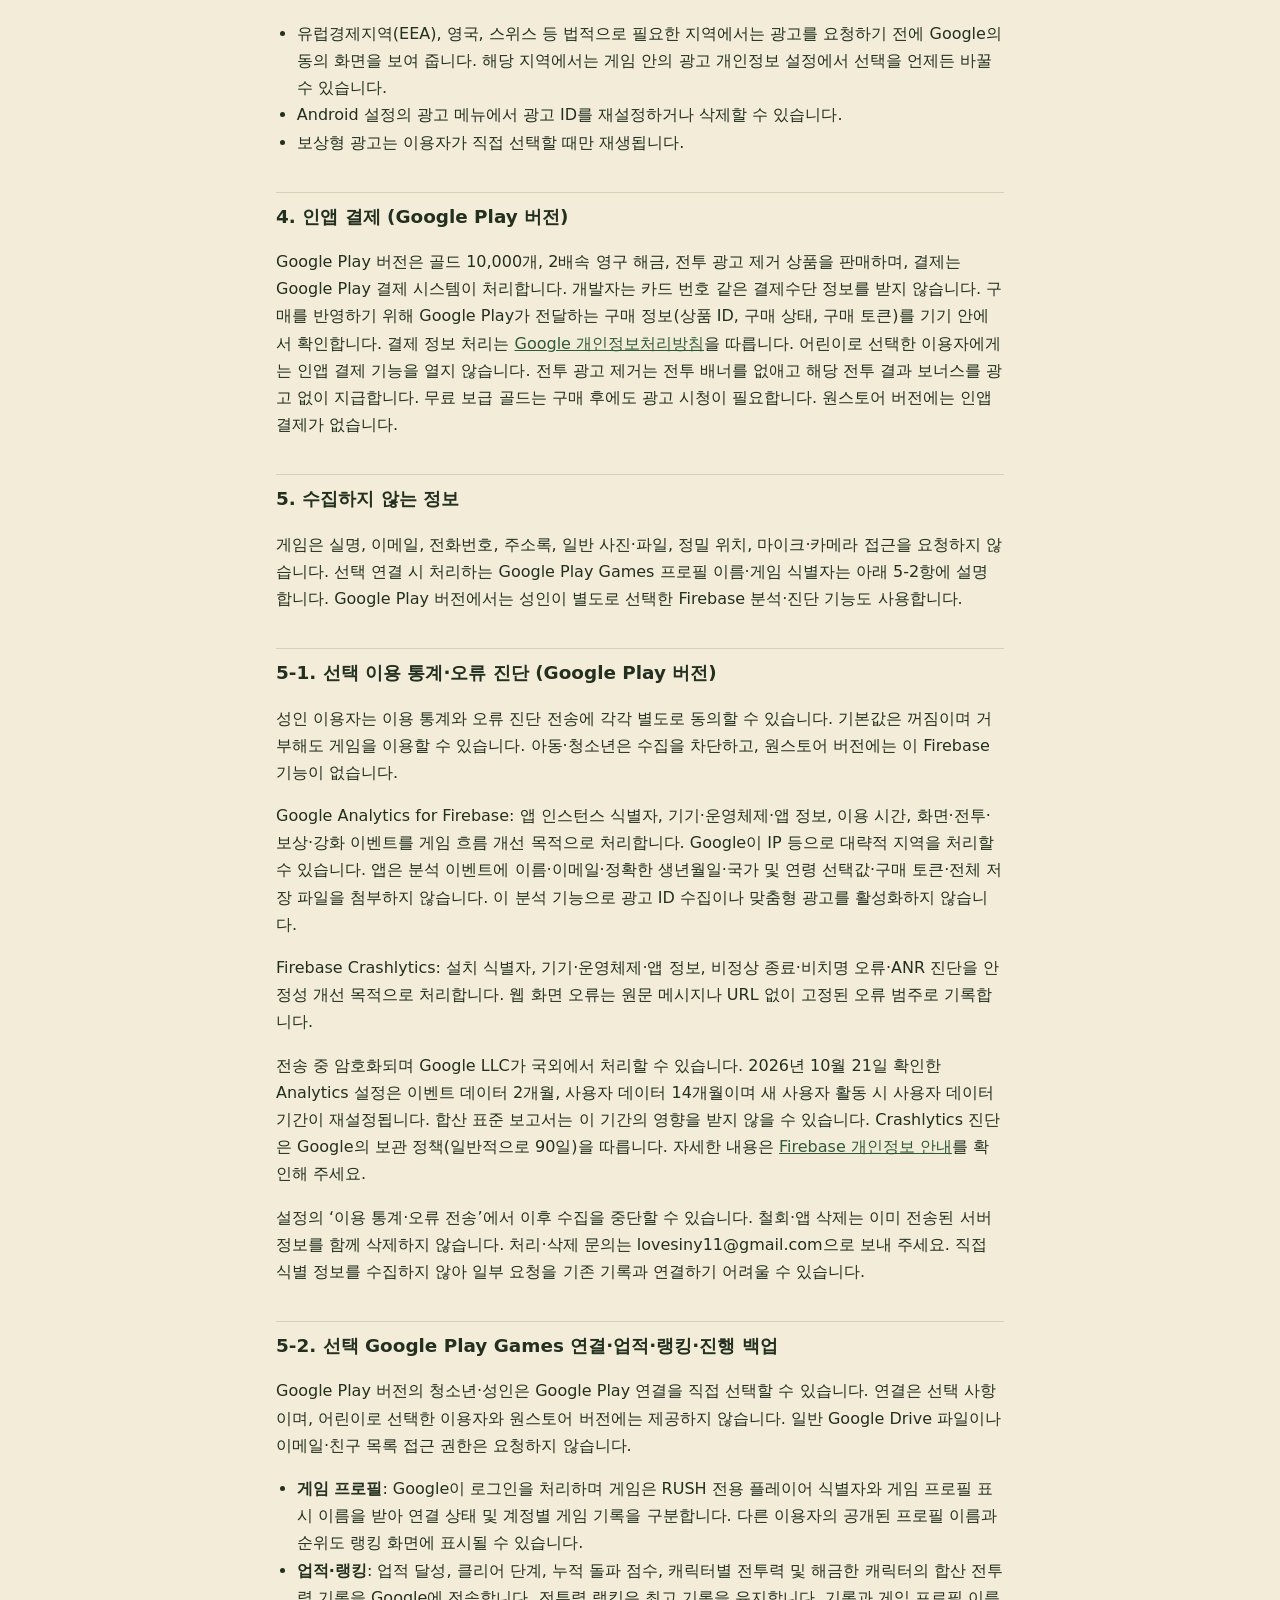
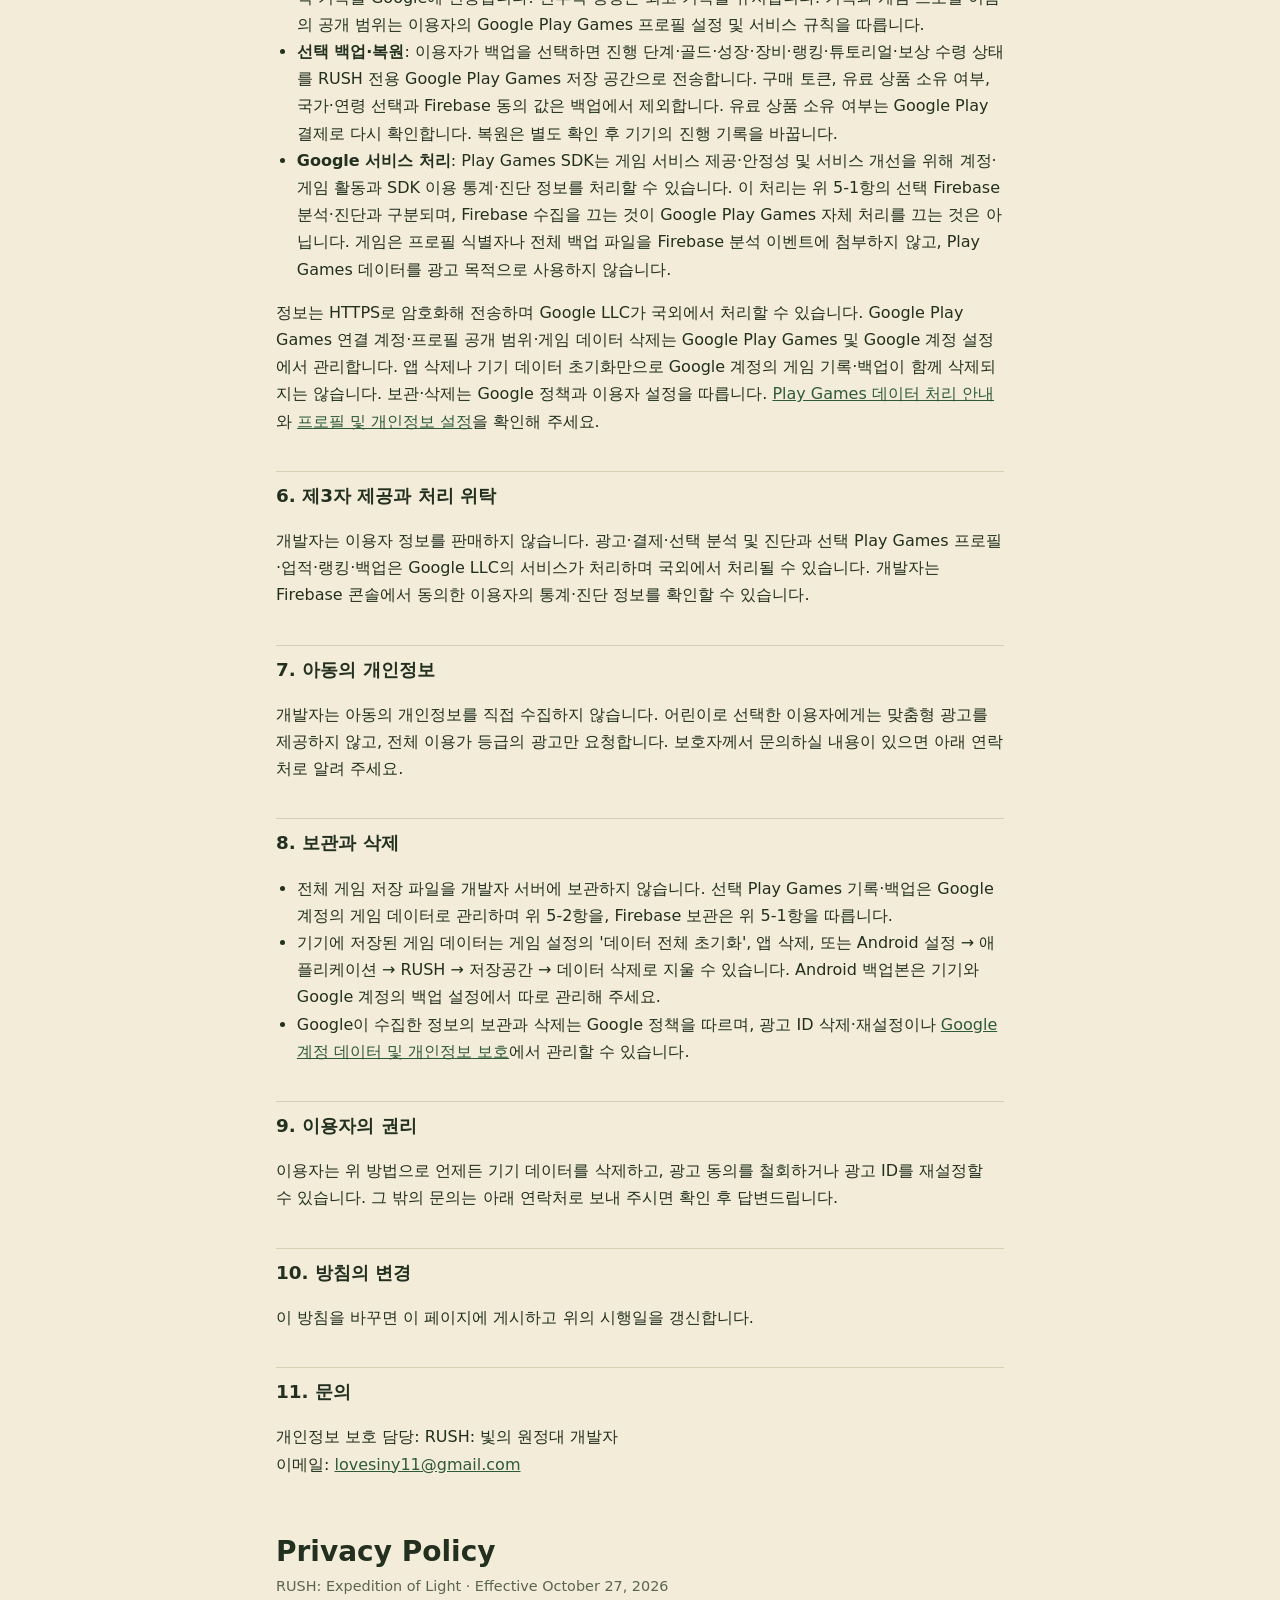
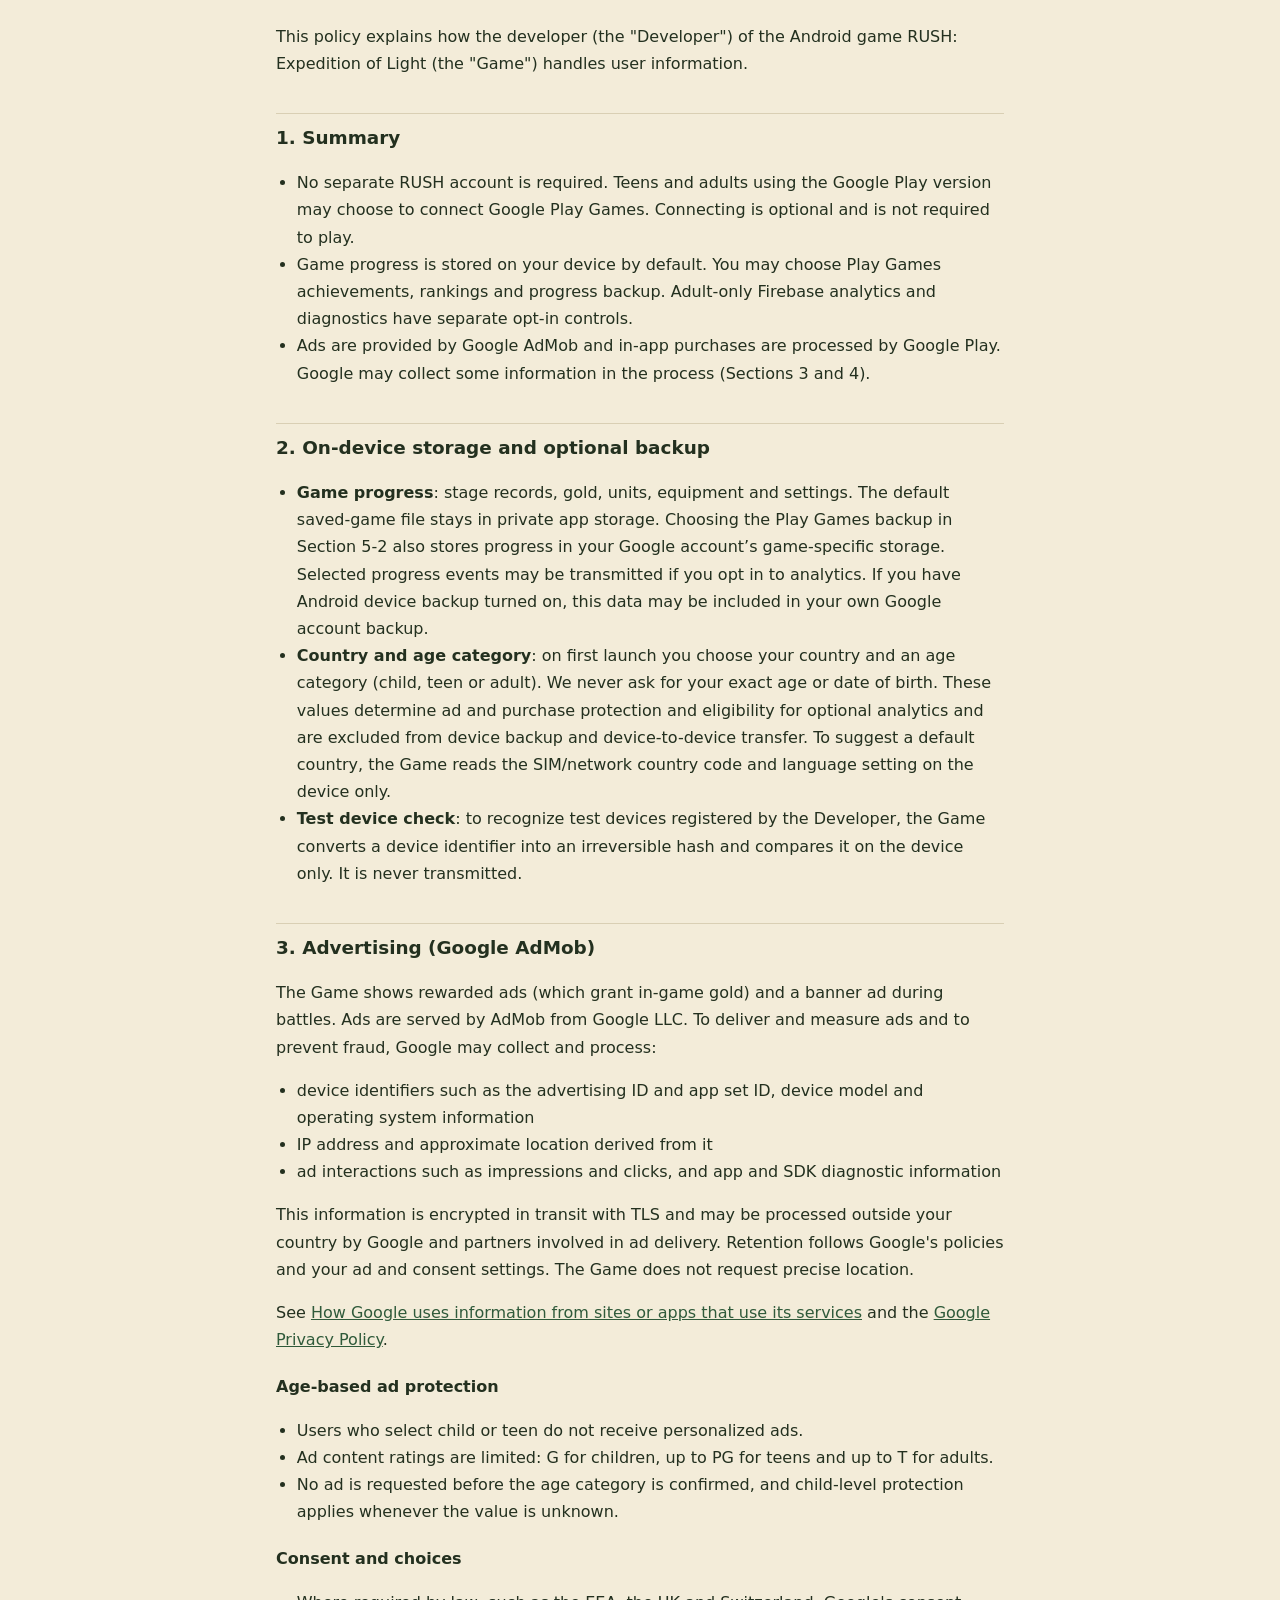
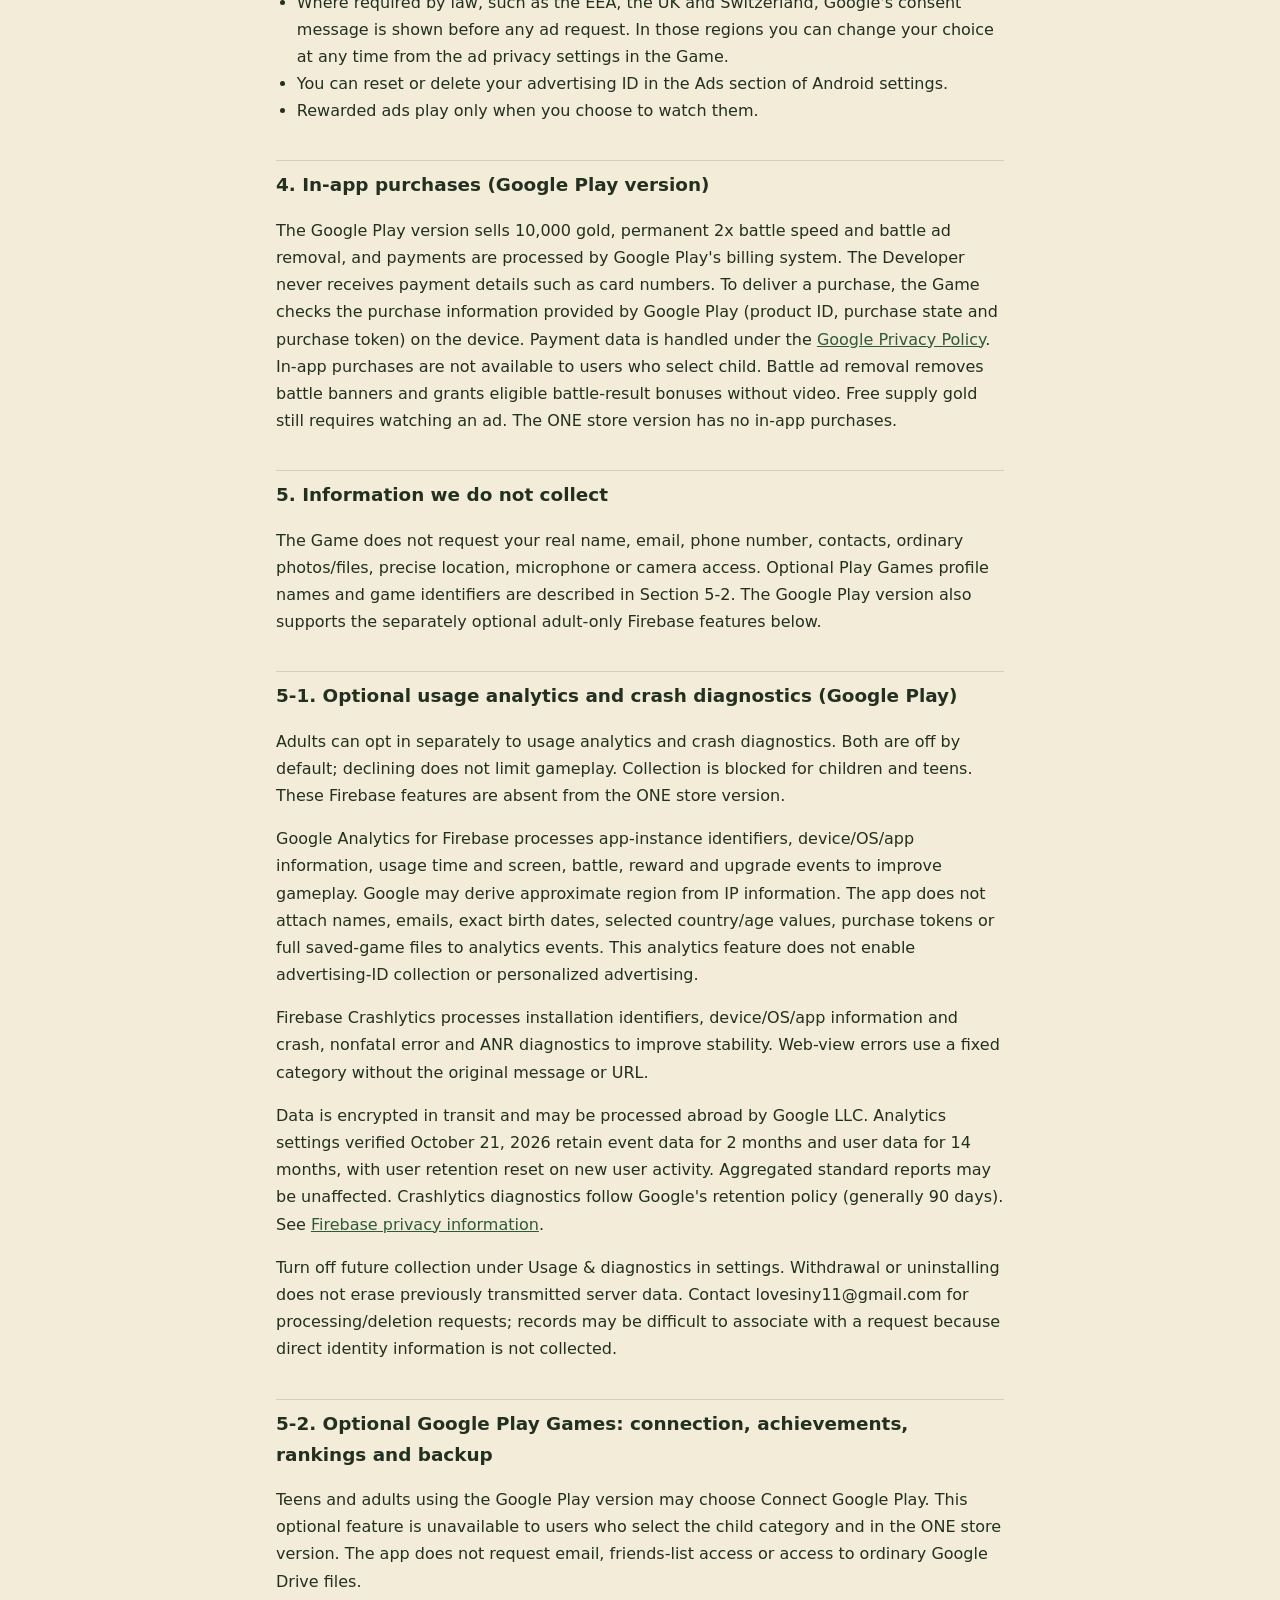
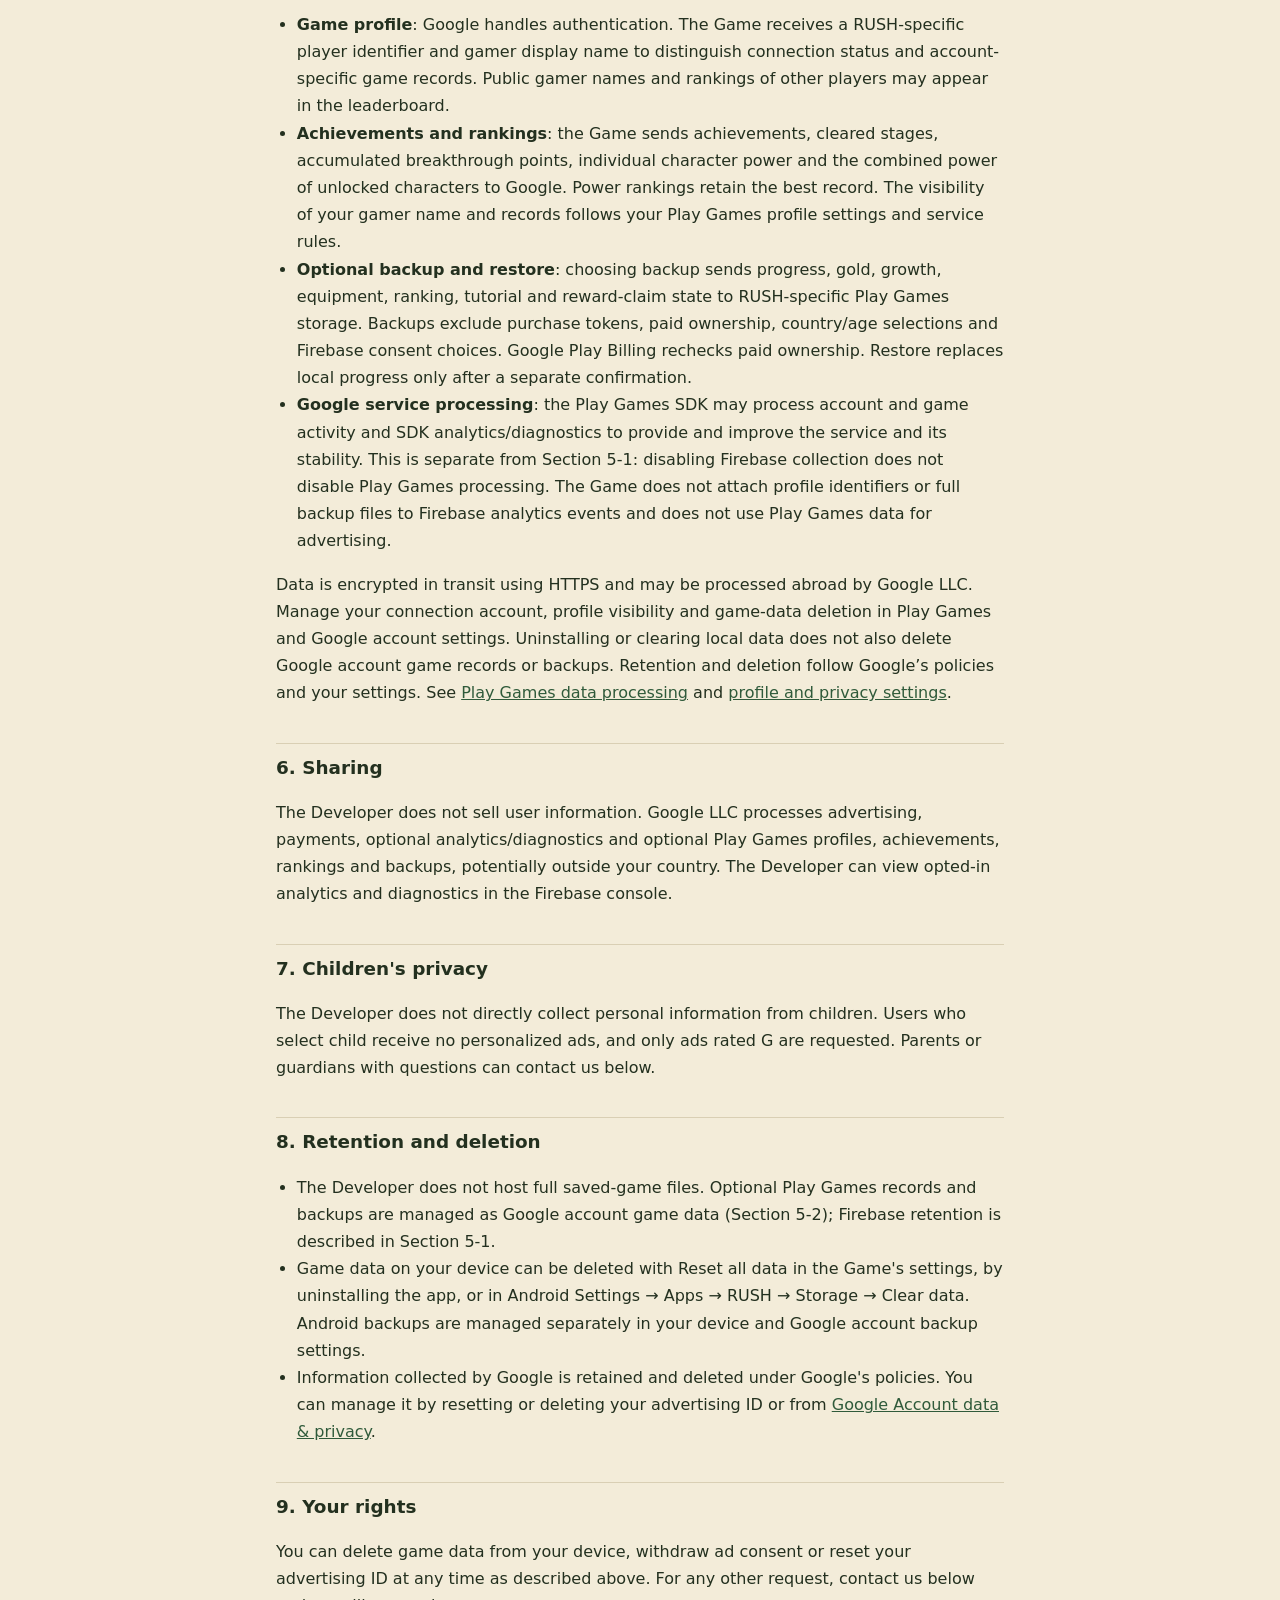
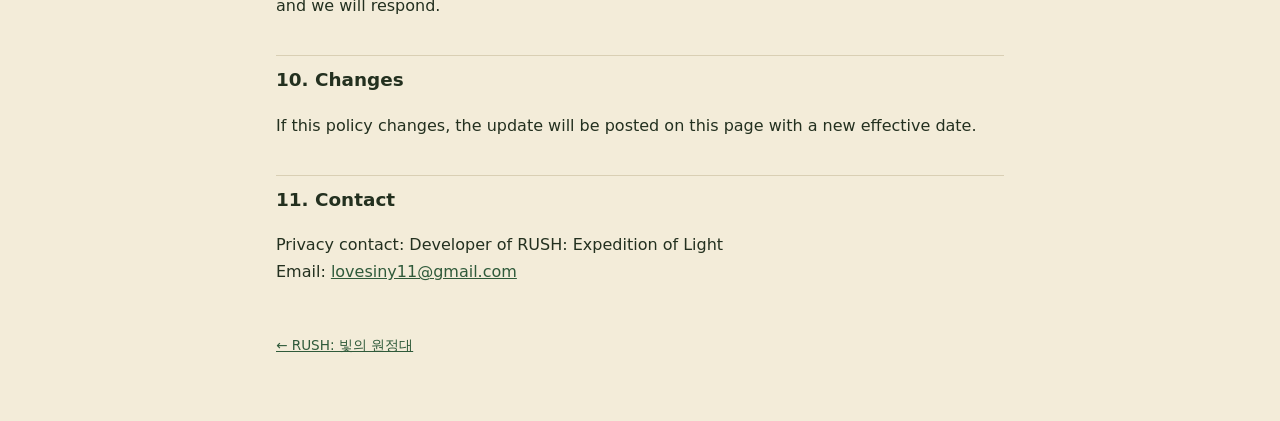
==== commit 1d7a2916: "Document optional RUSH Play Games profiles, rankings and backup" ====
--- a/privacy.html
+++ b/privacy.html
@@ -11,7 +11,7 @@
 <main>
   <p class="eyebrow">RUSH: 빛의 원정대</p>
   <h1>개인정보처리방침</h1>
-  <p class="meta">시행일: 2026년 10월 21일</p>
+  <p class="meta">시행일: 2026년 10월 27일</p>
   <nav class="lang" aria-label="언어 / Language">
     <a href="#ko" lang="ko">한국어</a>
     <a href="#en" lang="en">English</a>
@@ -22,14 +22,14 @@
 
     <h2>1. 요약</h2>
     <ul>
-      <li>게임에는 회원가입이나 로그인이 없습니다. 개발자는 이름, 이메일, 전화번호 같은 개인정보를 받지 않습니다.</li>
-      <li>전체 게임 저장 파일은 기기에 보관합니다. Google Play 버전의 성인 이용자가 별도로 동의하면 선택한 이용 통계·오류 진단 정보는 Firebase로 전송됩니다.</li>
+      <li>별도의 RUSH 회원가입은 필요하지 않습니다. Google Play 버전의 청소년·성인은 Google Play Games 연결을 선택할 수 있으며, 연결하지 않아도 게임을 이용할 수 있습니다.</li>
+      <li>게임 기록은 기본적으로 기기에 보관합니다. 이용자가 선택하면 Google Play Games로 업적·랭킹 기록을 전송하고 진행 기록을 백업할 수 있습니다. 성인의 별도 동의를 받는 Firebase 분석·오류 진단은 이 기능과 구분됩니다.</li>
       <li>광고는 Google AdMob이, 인앱 결제는 Google Play가 처리합니다. 이 과정에서 Google이 일부 정보를 수집할 수 있습니다(아래 3·4항).</li>
     </ul>
 
-    <h2>2. 기기에만 저장되는 정보</h2>
+    <h2>2. 기기 저장과 선택 백업</h2>
     <ul>
-      <li><strong>게임 진행 정보</strong>: 스테이지 기록, 골드, 병력과 장비, 설정 등. 전체 저장 파일은 앱 내부 저장소에 보관합니다. 아래 선택 분석에 동의하면 일부 진행 이벤트가 전송될 수 있습니다. 이용자가 Android 기기 백업을 켜 두었다면 이 정보가 이용자 본인의 Google 계정 백업에 포함될 수 있습니다.</li>
+      <li><strong>게임 진행 정보</strong>: 스테이지 기록, 골드, 병력과 장비, 설정 등. 기본 저장 파일은 앱 내부 저장소에 보관합니다. 아래 5-2항의 Google Play Games 백업을 선택하면 진행 기록을 Google 계정의 게임 전용 저장 공간에도 보관합니다. 선택 분석에 동의하면 일부 진행 이벤트가 전송될 수 있습니다. 이용자가 Android 기기 백업을 켜 두었다면 이 정보가 이용자 본인의 Google 계정 백업에 포함될 수 있습니다.</li>
       <li><strong>국가와 연령 구분</strong>: 처음 실행할 때 국가와 연령 구분(어린이·청소년·성인)을 선택합니다. 정확한 나이나 생년월일은 묻지 않습니다. 이 값은 광고·결제 보호 및 선택 분석 이용 가능 여부를 정하는 데 쓰이며, 기기 백업과 기기 간 이전 대상에서 제외됩니다. 국가 기본값을 제안하기 위해 기기의 SIM·통신망 국가 코드와 언어 설정을 기기 안에서만 확인합니다.</li>
       <li><strong>테스트 기기 확인</strong>: 개발자가 등록한 테스트 기기인지 확인하기 위해 기기 식별값을 되돌릴 수 없는 해시값으로 바꿔 기기 안에서만 비교합니다. 이 값은 외부로 전송되지 않습니다.</li>
     </ul>
@@ -60,7 +60,7 @@
     <p>Google Play 버전은 골드 10,000개, 2배속 영구 해금, 전투 광고 제거 상품을 판매하며, 결제는 Google Play 결제 시스템이 처리합니다. 개발자는 카드 번호 같은 결제수단 정보를 받지 않습니다. 구매를 반영하기 위해 Google Play가 전달하는 구매 정보(상품 ID, 구매 상태, 구매 토큰)를 기기 안에서 확인합니다. 결제 정보 처리는 <a href="https://policies.google.com/privacy?hl=ko">Google 개인정보처리방침</a>을 따릅니다. 어린이로 선택한 이용자에게는 인앱 결제 기능을 열지 않습니다. 전투 광고 제거는 전투 배너를 없애고 해당 전투 결과 보너스를 광고 없이 지급합니다. 무료 보급 골드는 구매 후에도 광고 시청이 필요합니다. 원스토어 버전에는 인앱 결제가 없습니다.</p>
 
     <h2>5. 수집하지 않는 정보</h2>
-    <p>게임은 이름, 이메일, 전화번호, 주소록, 사진·파일, 정밀 위치, 마이크·카메라 정보를 요청하거나 수집하지 않습니다. Google Play 버전에서는 아래와 같이 성인이 별도로 선택한 Firebase 분석·진단 기능을 사용합니다.</p>
+    <p>게임은 실명, 이메일, 전화번호, 주소록, 일반 사진·파일, 정밀 위치, 마이크·카메라 접근을 요청하지 않습니다. 선택 연결 시 처리하는 Google Play Games 프로필 이름·게임 식별자는 아래 5-2항에 설명합니다. Google Play 버전에서는 성인이 별도로 선택한 Firebase 분석·진단 기능도 사용합니다.</p>
 
     <h2>5-1. 선택 이용 통계·오류 진단 (Google Play 버전)</h2>
     <p>성인 이용자는 이용 통계와 오류 진단 전송에 각각 별도로 동의할 수 있습니다. 기본값은 꺼짐이며 거부해도 게임을 이용할 수 있습니다. 아동·청소년은 수집을 차단하고, 원스토어 버전에는 이 Firebase 기능이 없습니다.</p>
@@ -69,15 +69,25 @@
     <p>전송 중 암호화되며 Google LLC가 국외에서 처리할 수 있습니다. 2026년 10월 21일 확인한 Analytics 설정은 이벤트 데이터 2개월, 사용자 데이터 14개월이며 새 사용자 활동 시 사용자 데이터 기간이 재설정됩니다. 합산 표준 보고서는 이 기간의 영향을 받지 않을 수 있습니다. Crashlytics 진단은 Google의 보관 정책(일반적으로 90일)을 따릅니다. 자세한 내용은 <a href="https://firebase.google.com/support/privacy">Firebase 개인정보 안내</a>를 확인해 주세요.</p>
     <p>설정의 ‘이용 통계·오류 전송’에서 이후 수집을 중단할 수 있습니다. 철회·앱 삭제는 이미 전송된 서버 정보를 함께 삭제하지 않습니다. 처리·삭제 문의는 lovesiny11@gmail.com으로 보내 주세요. 직접 식별 정보를 수집하지 않아 일부 요청을 기존 기록과 연결하기 어려울 수 있습니다.</p>
 
+    <h2>5-2. 선택 Google Play Games 연결·업적·랭킹·진행 백업</h2>
+    <p>Google Play 버전의 청소년·성인은 Google Play 연결을 직접 선택할 수 있습니다. 연결은 선택 사항이며, 어린이로 선택한 이용자와 원스토어 버전에는 제공하지 않습니다. 일반 Google Drive 파일이나 이메일·친구 목록 접근 권한은 요청하지 않습니다.</p>
+    <ul>
+      <li><strong>게임 프로필</strong>: Google이 로그인을 처리하며 게임은 RUSH 전용 플레이어 식별자와 게임 프로필 표시 이름을 받아 연결 상태 및 계정별 게임 기록을 구분합니다. 다른 이용자의 공개된 프로필 이름과 순위도 랭킹 화면에 표시될 수 있습니다.</li>
+      <li><strong>업적·랭킹</strong>: 업적 달성, 클리어 단계, 누적 돌파 점수, 캐릭터별 전투력 및 해금한 캐릭터의 합산 전투력 기록을 Google에 전송합니다. 전투력 랭킹은 최고 기록을 유지합니다. 기록과 게임 프로필 이름의 공개 범위는 이용자의 Google Play Games 프로필 설정 및 서비스 규칙을 따릅니다.</li>
+      <li><strong>선택 백업·복원</strong>: 이용자가 백업을 선택하면 진행 단계·골드·성장·장비·랭킹·튜토리얼·보상 수령 상태를 RUSH 전용 Google Play Games 저장 공간으로 전송합니다. 구매 토큰, 유료 상품 소유 여부, 국가·연령 선택과 Firebase 동의 값은 백업에서 제외합니다. 유료 상품 소유 여부는 Google Play 결제로 다시 확인합니다. 복원은 별도 확인 후 기기의 진행 기록을 바꿉니다.</li>
+      <li><strong>Google 서비스 처리</strong>: Play Games SDK는 게임 서비스 제공·안정성 및 서비스 개선을 위해 계정·게임 활동과 SDK 이용 통계·진단 정보를 처리할 수 있습니다. 이 처리는 위 5-1항의 선택 Firebase 분석·진단과 구분되며, Firebase 수집을 끄는 것이 Google Play Games 자체 처리를 끄는 것은 아닙니다. 게임은 프로필 식별자나 전체 백업 파일을 Firebase 분석 이벤트에 첨부하지 않고, Play Games 데이터를 광고 목적으로 사용하지 않습니다.</li>
+    </ul>
+    <p>정보는 HTTPS로 암호화해 전송하며 Google LLC가 국외에서 처리할 수 있습니다. Google Play Games 연결 계정·프로필 공개 범위·게임 데이터 삭제는 Google Play Games 및 Google 계정 설정에서 관리합니다. 앱 삭제나 기기 데이터 초기화만으로 Google 계정의 게임 기록·백업이 함께 삭제되지는 않습니다. 보관·삭제는 Google 정책과 이용자 설정을 따릅니다. <a href="https://developer.android.com/games/pgs/data-collection?hl=ko">Play Games 데이터 처리 안내</a>와 <a href="https://support.google.com/googleplay/answer/3129346?hl=ko">프로필 및 개인정보 설정</a>을 확인해 주세요.</p>
+
     <h2>6. 제3자 제공과 처리 위탁</h2>
-    <p>개발자는 이용자 정보를 판매하지 않습니다. 광고·결제·선택 분석 및 진단은 Google LLC의 서비스가 처리하며 국외에서 처리될 수 있습니다. 개발자는 Firebase 콘솔에서 동의한 이용자의 통계·진단 정보를 확인할 수 있습니다.</p>
+    <p>개발자는 이용자 정보를 판매하지 않습니다. 광고·결제·선택 분석 및 진단과 선택 Play Games 프로필·업적·랭킹·백업은 Google LLC의 서비스가 처리하며 국외에서 처리될 수 있습니다. 개발자는 Firebase 콘솔에서 동의한 이용자의 통계·진단 정보를 확인할 수 있습니다.</p>
 
     <h2>7. 아동의 개인정보</h2>
     <p>개발자는 아동의 개인정보를 직접 수집하지 않습니다. 어린이로 선택한 이용자에게는 맞춤형 광고를 제공하지 않고, 전체 이용가 등급의 광고만 요청합니다. 보호자께서 문의하실 내용이 있으면 아래 연락처로 알려 주세요.</p>
 
     <h2>8. 보관과 삭제</h2>
     <ul>
-      <li>전체 게임 저장 파일을 개발자 서버에 보관하지 않습니다. 선택한 Firebase 정보의 보관은 아래 설명을 따릅니다.</li>
+      <li>전체 게임 저장 파일을 개발자 서버에 보관하지 않습니다. 선택 Play Games 기록·백업은 Google 계정의 게임 데이터로 관리하며 위 5-2항을, Firebase 보관은 위 5-1항을 따릅니다.</li>
       <li>기기에 저장된 게임 데이터는 게임 설정의 '데이터 전체 초기화', 앱 삭제, 또는 Android 설정 → 애플리케이션 → RUSH → 저장공간 → 데이터 삭제로 지울 수 있습니다. Android 백업본은 기기와 Google 계정의 백업 설정에서 따로 관리해 주세요.</li>
       <li>Google이 수집한 정보의 보관과 삭제는 Google 정책을 따르며, 광고 ID 삭제·재설정이나 <a href="https://myaccount.google.com/data-and-privacy">Google 계정 데이터 및 개인정보 보호</a>에서 관리할 수 있습니다.</li>
     </ul>
@@ -94,19 +104,19 @@
 
   <article id="en" lang="en">
     <h1 style="margin-top:56px">Privacy Policy</h1>
-    <p class="meta">RUSH: Expedition of Light · Effective October 21, 2026</p>
+    <p class="meta">RUSH: Expedition of Light · Effective October 27, 2026</p>
     <p>This policy explains how the developer (the "Developer") of the Android game RUSH: Expedition of Light (the "Game") handles user information.</p>
 
     <h2>1. Summary</h2>
     <ul>
-      <li>The Game has no sign-up or login. The Developer does not receive personal information such as your name, email address or phone number.</li>
-      <li>Full saved-game files remain on your device. In the Google Play version, adults can separately opt in to Firebase usage analytics and crash diagnostics.</li>
+      <li>No separate RUSH account is required. Teens and adults using the Google Play version may choose to connect Google Play Games. Connecting is optional and is not required to play.</li>
+      <li>Game progress is stored on your device by default. You may choose Play Games achievements, rankings and progress backup. Adult-only Firebase analytics and diagnostics have separate opt-in controls.</li>
       <li>Ads are provided by Google AdMob and in-app purchases are processed by Google Play. Google may collect some information in the process (Sections 3 and 4).</li>
     </ul>
 
-    <h2>2. Information stored only on your device</h2>
+    <h2>2. On-device storage and optional backup</h2>
     <ul>
-      <li><strong>Game progress</strong>: stage records, gold, units, equipment and settings. Full saved-game files remain in private app storage. Selected progress events may be transmitted if you opt in to analytics below. If you have Android device backup turned on, this data may be included in your own Google account backup.</li>
+      <li><strong>Game progress</strong>: stage records, gold, units, equipment and settings. The default saved-game file stays in private app storage. Choosing the Play Games backup in Section 5-2 also stores progress in your Google account’s game-specific storage. Selected progress events may be transmitted if you opt in to analytics. If you have Android device backup turned on, this data may be included in your own Google account backup.</li>
       <li><strong>Country and age category</strong>: on first launch you choose your country and an age category (child, teen or adult). We never ask for your exact age or date of birth. These values determine ad and purchase protection and eligibility for optional analytics and are excluded from device backup and device-to-device transfer. To suggest a default country, the Game reads the SIM/network country code and language setting on the device only.</li>
       <li><strong>Test device check</strong>: to recognize test devices registered by the Developer, the Game converts a device identifier into an irreversible hash and compares it on the device only. It is never transmitted.</li>
     </ul>
@@ -137,7 +147,7 @@
     <p>The Google Play version sells 10,000 gold, permanent 2x battle speed and battle ad removal, and payments are processed by Google Play's billing system. The Developer never receives payment details such as card numbers. To deliver a purchase, the Game checks the purchase information provided by Google Play (product ID, purchase state and purchase token) on the device. Payment data is handled under the <a href="https://policies.google.com/privacy">Google Privacy Policy</a>. In-app purchases are not available to users who select child. Battle ad removal removes battle banners and grants eligible battle-result bonuses without video. Free supply gold still requires watching an ad. The ONE store version has no in-app purchases.</p>
 
     <h2>5. Information we do not collect</h2>
-    <p>The Game does not request or collect your name, email, phone number, contacts, photos or files, precise location, microphone or camera data. The Google Play version supports the separately optional adult-only Firebase features described below.</p>
+    <p>The Game does not request your real name, email, phone number, contacts, ordinary photos/files, precise location, microphone or camera access. Optional Play Games profile names and game identifiers are described in Section 5-2. The Google Play version also supports the separately optional adult-only Firebase features below.</p>
 
     <h2>5-1. Optional usage analytics and crash diagnostics (Google Play)</h2>
     <p>Adults can opt in separately to usage analytics and crash diagnostics. Both are off by default; declining does not limit gameplay. Collection is blocked for children and teens. These Firebase features are absent from the ONE store version.</p>
@@ -146,15 +156,25 @@
     <p>Data is encrypted in transit and may be processed abroad by Google LLC. Analytics settings verified October 21, 2026 retain event data for 2 months and user data for 14 months, with user retention reset on new user activity. Aggregated standard reports may be unaffected. Crashlytics diagnostics follow Google's retention policy (generally 90 days). See <a href="https://firebase.google.com/support/privacy">Firebase privacy information</a>.</p>
     <p>Turn off future collection under Usage &amp; diagnostics in settings. Withdrawal or uninstalling does not erase previously transmitted server data. Contact lovesiny11@gmail.com for processing/deletion requests; records may be difficult to associate with a request because direct identity information is not collected.</p>
 
+    <h2>5-2. Optional Google Play Games: connection, achievements, rankings and backup</h2>
+    <p>Teens and adults using the Google Play version may choose Connect Google Play. This optional feature is unavailable to users who select the child category and in the ONE store version. The app does not request email, friends-list access or access to ordinary Google Drive files.</p>
+    <ul>
+      <li><strong>Game profile</strong>: Google handles authentication. The Game receives a RUSH-specific player identifier and gamer display name to distinguish connection status and account-specific game records. Public gamer names and rankings of other players may appear in the leaderboard.</li>
+      <li><strong>Achievements and rankings</strong>: the Game sends achievements, cleared stages, accumulated breakthrough points, individual character power and the combined power of unlocked characters to Google. Power rankings retain the best record. The visibility of your gamer name and records follows your Play Games profile settings and service rules.</li>
+      <li><strong>Optional backup and restore</strong>: choosing backup sends progress, gold, growth, equipment, ranking, tutorial and reward-claim state to RUSH-specific Play Games storage. Backups exclude purchase tokens, paid ownership, country/age selections and Firebase consent choices. Google Play Billing rechecks paid ownership. Restore replaces local progress only after a separate confirmation.</li>
+      <li><strong>Google service processing</strong>: the Play Games SDK may process account and game activity and SDK analytics/diagnostics to provide and improve the service and its stability. This is separate from Section 5-1: disabling Firebase collection does not disable Play Games processing. The Game does not attach profile identifiers or full backup files to Firebase analytics events and does not use Play Games data for advertising.</li>
+    </ul>
+    <p>Data is encrypted in transit using HTTPS and may be processed abroad by Google LLC. Manage your connection account, profile visibility and game-data deletion in Play Games and Google account settings. Uninstalling or clearing local data does not also delete Google account game records or backups. Retention and deletion follow Google’s policies and your settings. See <a href="https://developer.android.com/games/pgs/data-collection">Play Games data processing</a> and <a href="https://support.google.com/googleplay/answer/3129346">profile and privacy settings</a>.</p>
+
     <h2>6. Sharing</h2>
-    <p>The Developer does not sell user information. Google LLC processes advertising, payments and optional analytics/diagnostics, potentially outside your country. The Developer can view opted-in analytics and diagnostics in the Firebase console.</p>
+    <p>The Developer does not sell user information. Google LLC processes advertising, payments, optional analytics/diagnostics and optional Play Games profiles, achievements, rankings and backups, potentially outside your country. The Developer can view opted-in analytics and diagnostics in the Firebase console.</p>
 
     <h2>7. Children's privacy</h2>
     <p>The Developer does not directly collect personal information from children. Users who select child receive no personalized ads, and only ads rated G are requested. Parents or guardians with questions can contact us below.</p>
 
     <h2>8. Retention and deletion</h2>
     <ul>
-      <li>The Developer does not host full saved-game files. Optional Firebase data retention is described below.</li>
+      <li>The Developer does not host full saved-game files. Optional Play Games records and backups are managed as Google account game data (Section 5-2); Firebase retention is described in Section 5-1.</li>
       <li>Game data on your device can be deleted with Reset all data in the Game's settings, by uninstalling the app, or in Android Settings → Apps → RUSH → Storage → Clear data. Android backups are managed separately in your device and Google account backup settings.</li>
       <li>Information collected by Google is retained and deleted under Google's policies. You can manage it by resetting or deleting your advertising ID or from <a href="https://myaccount.google.com/data-and-privacy">Google Account data &amp; privacy</a>.</li>
     </ul>
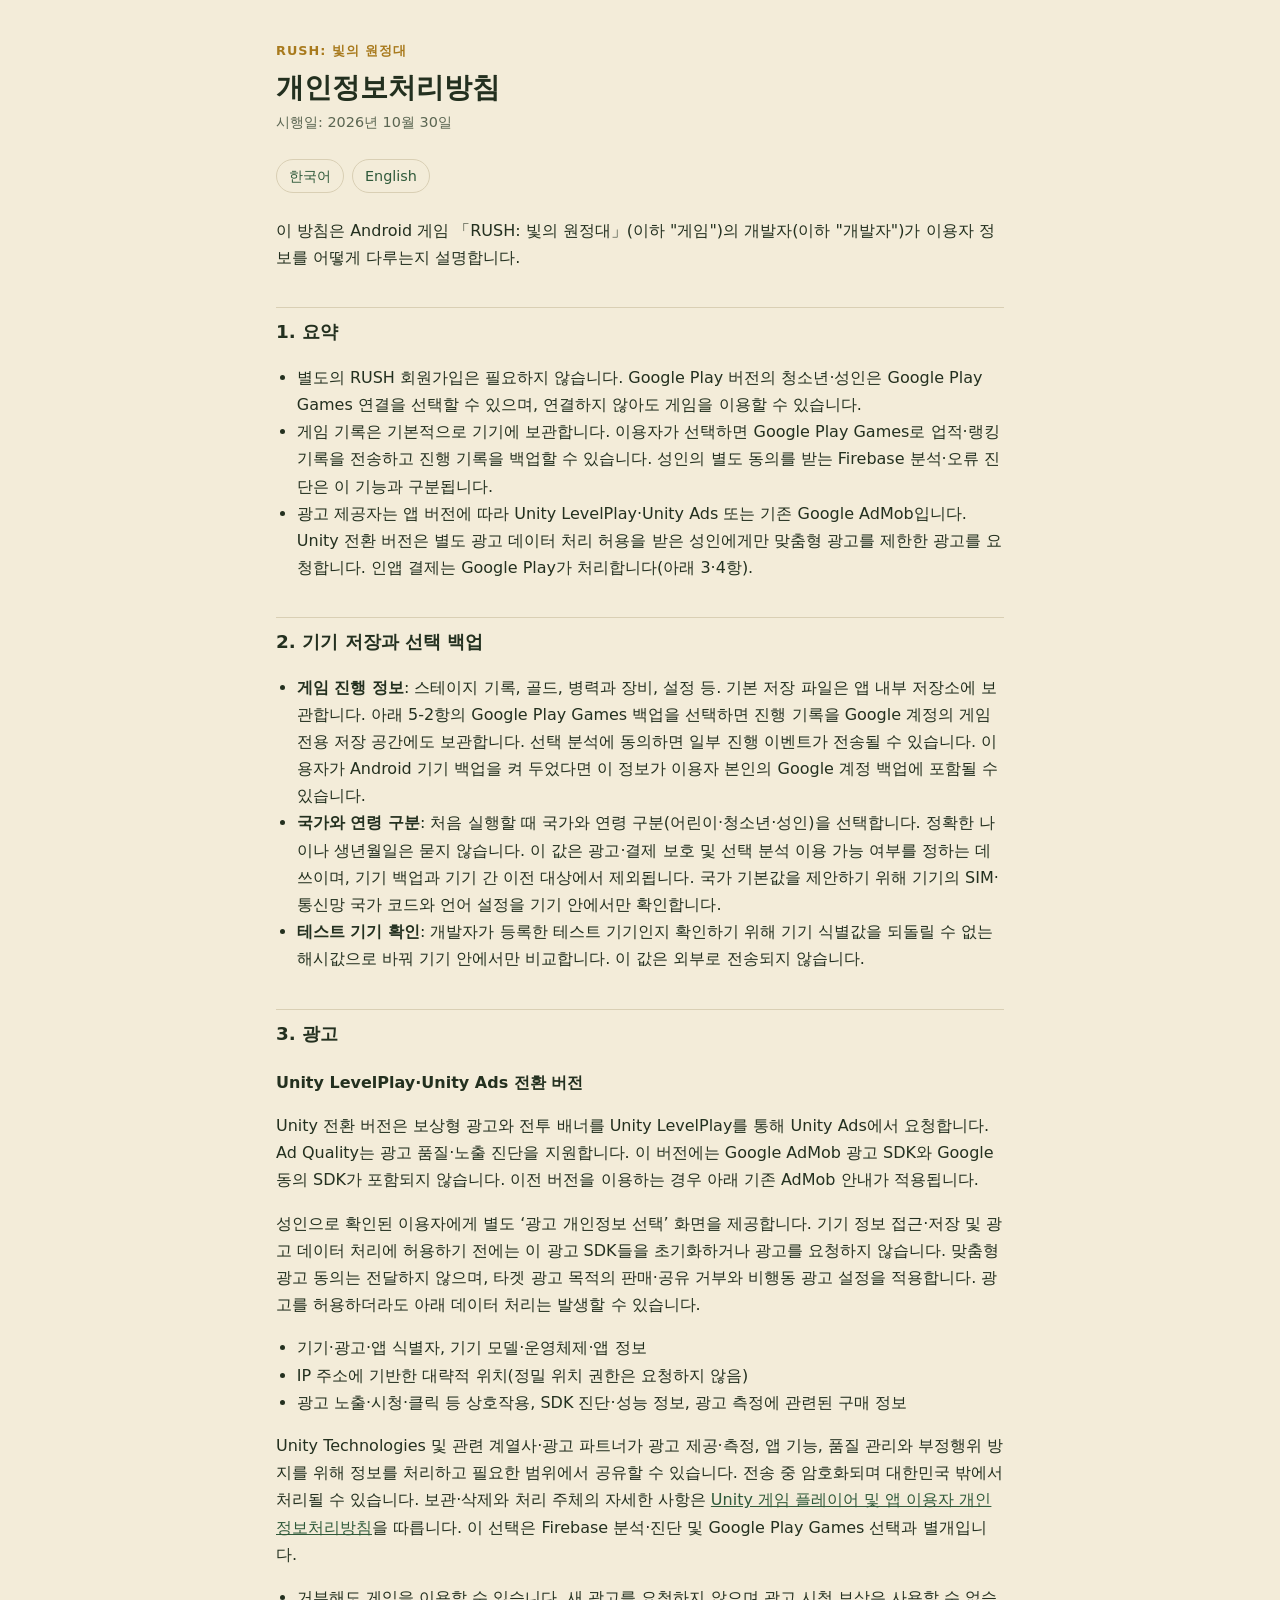
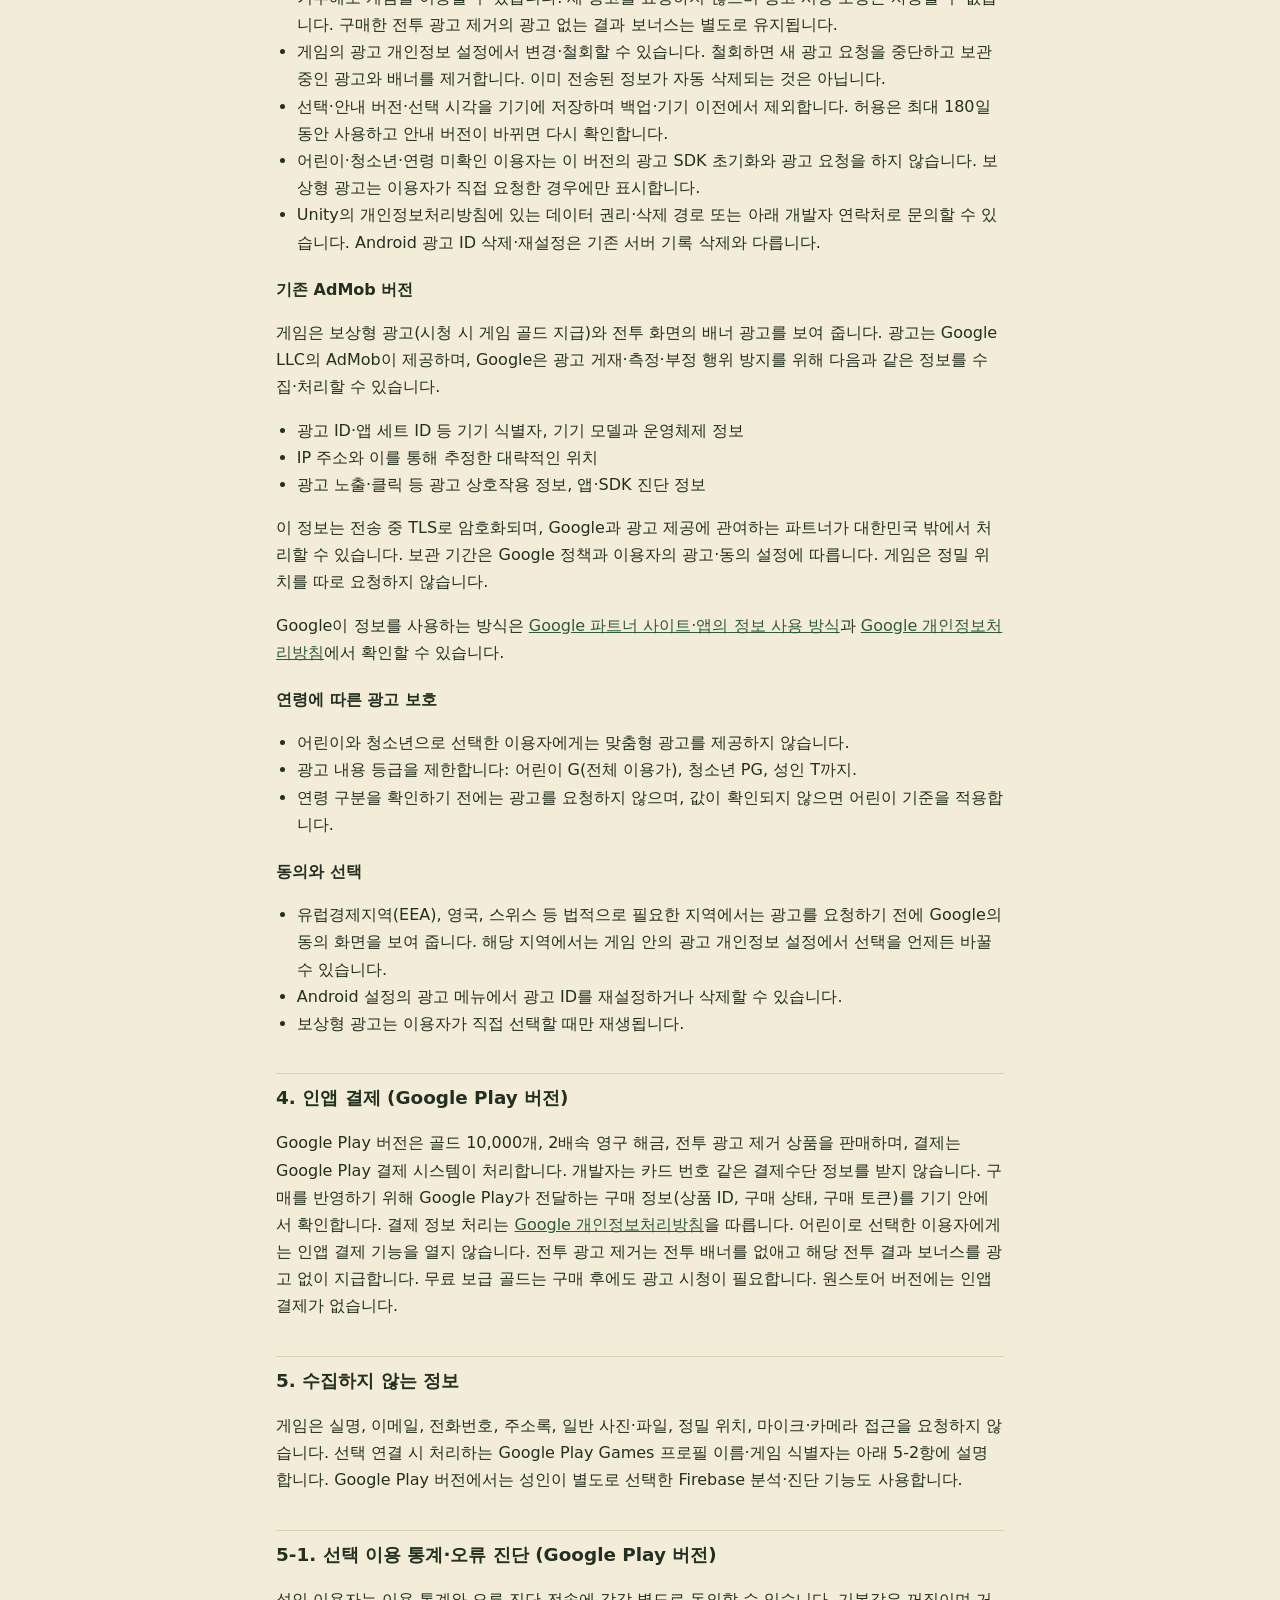
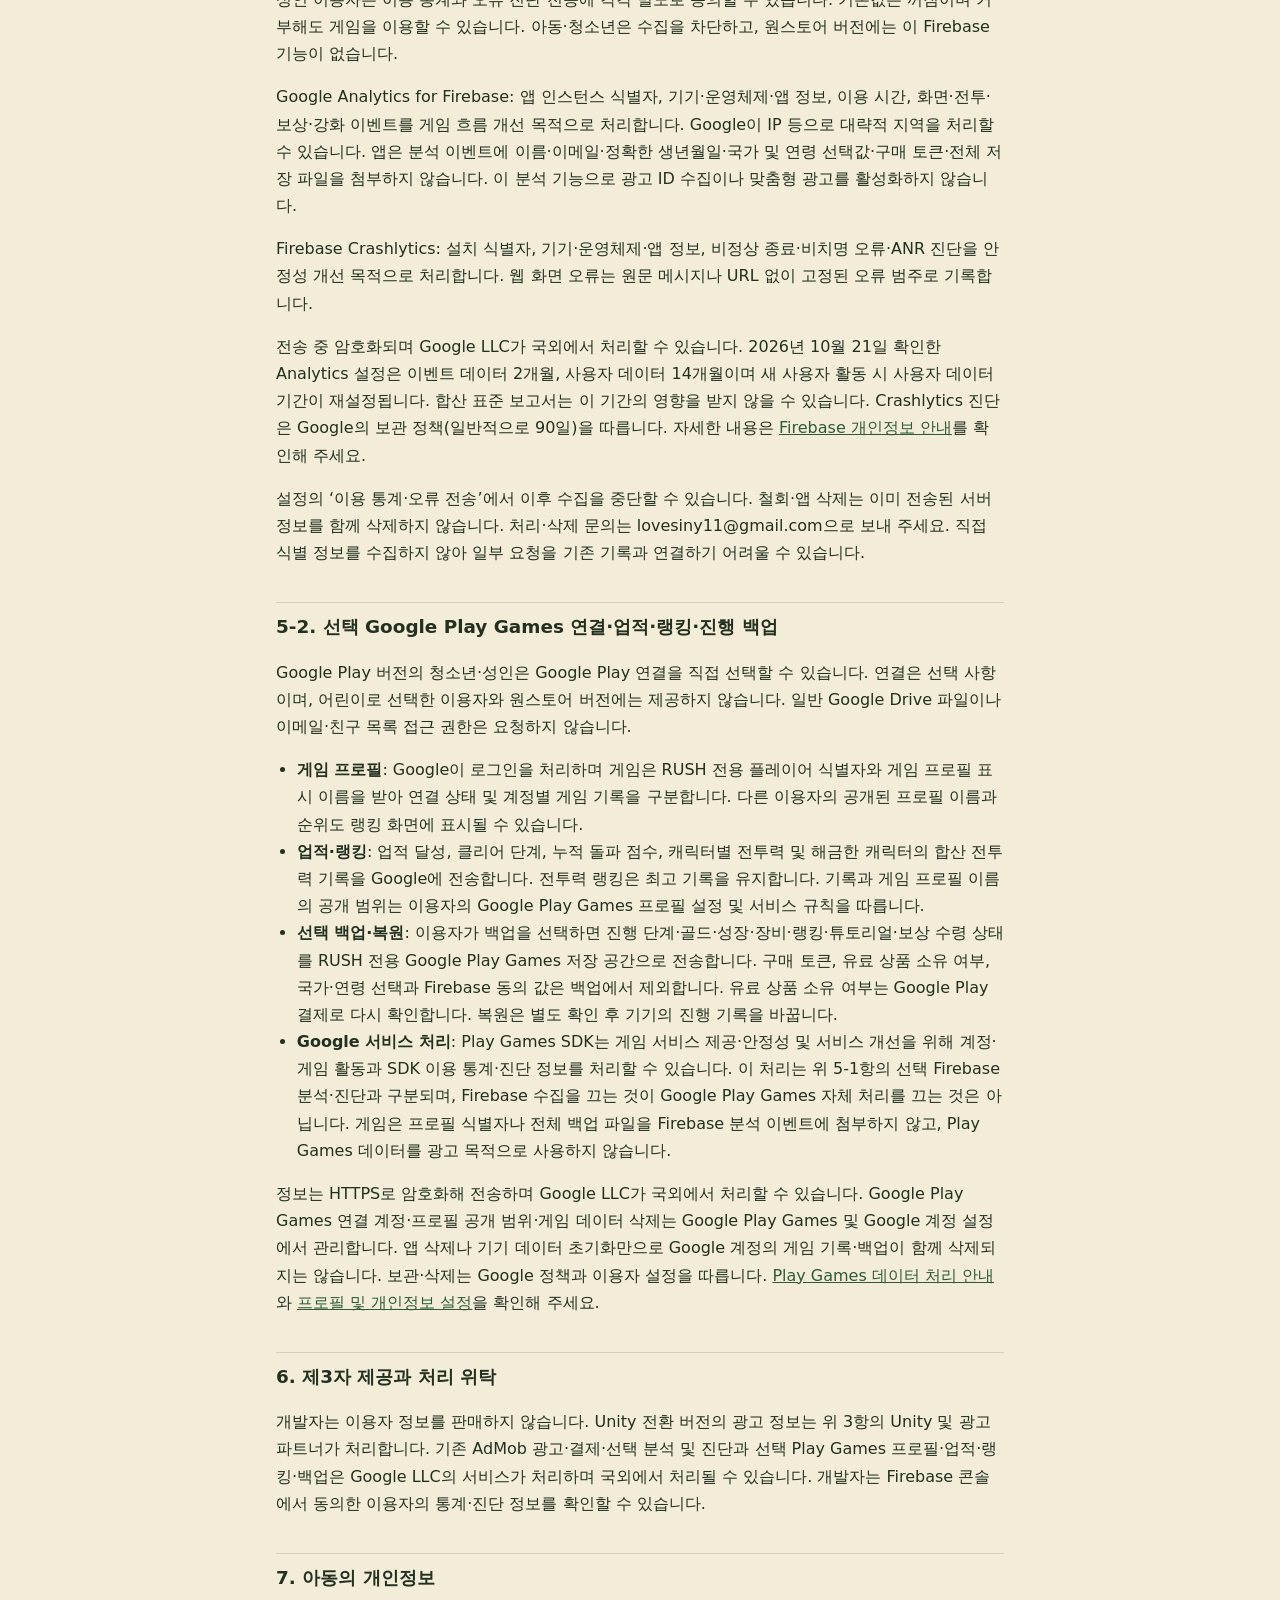
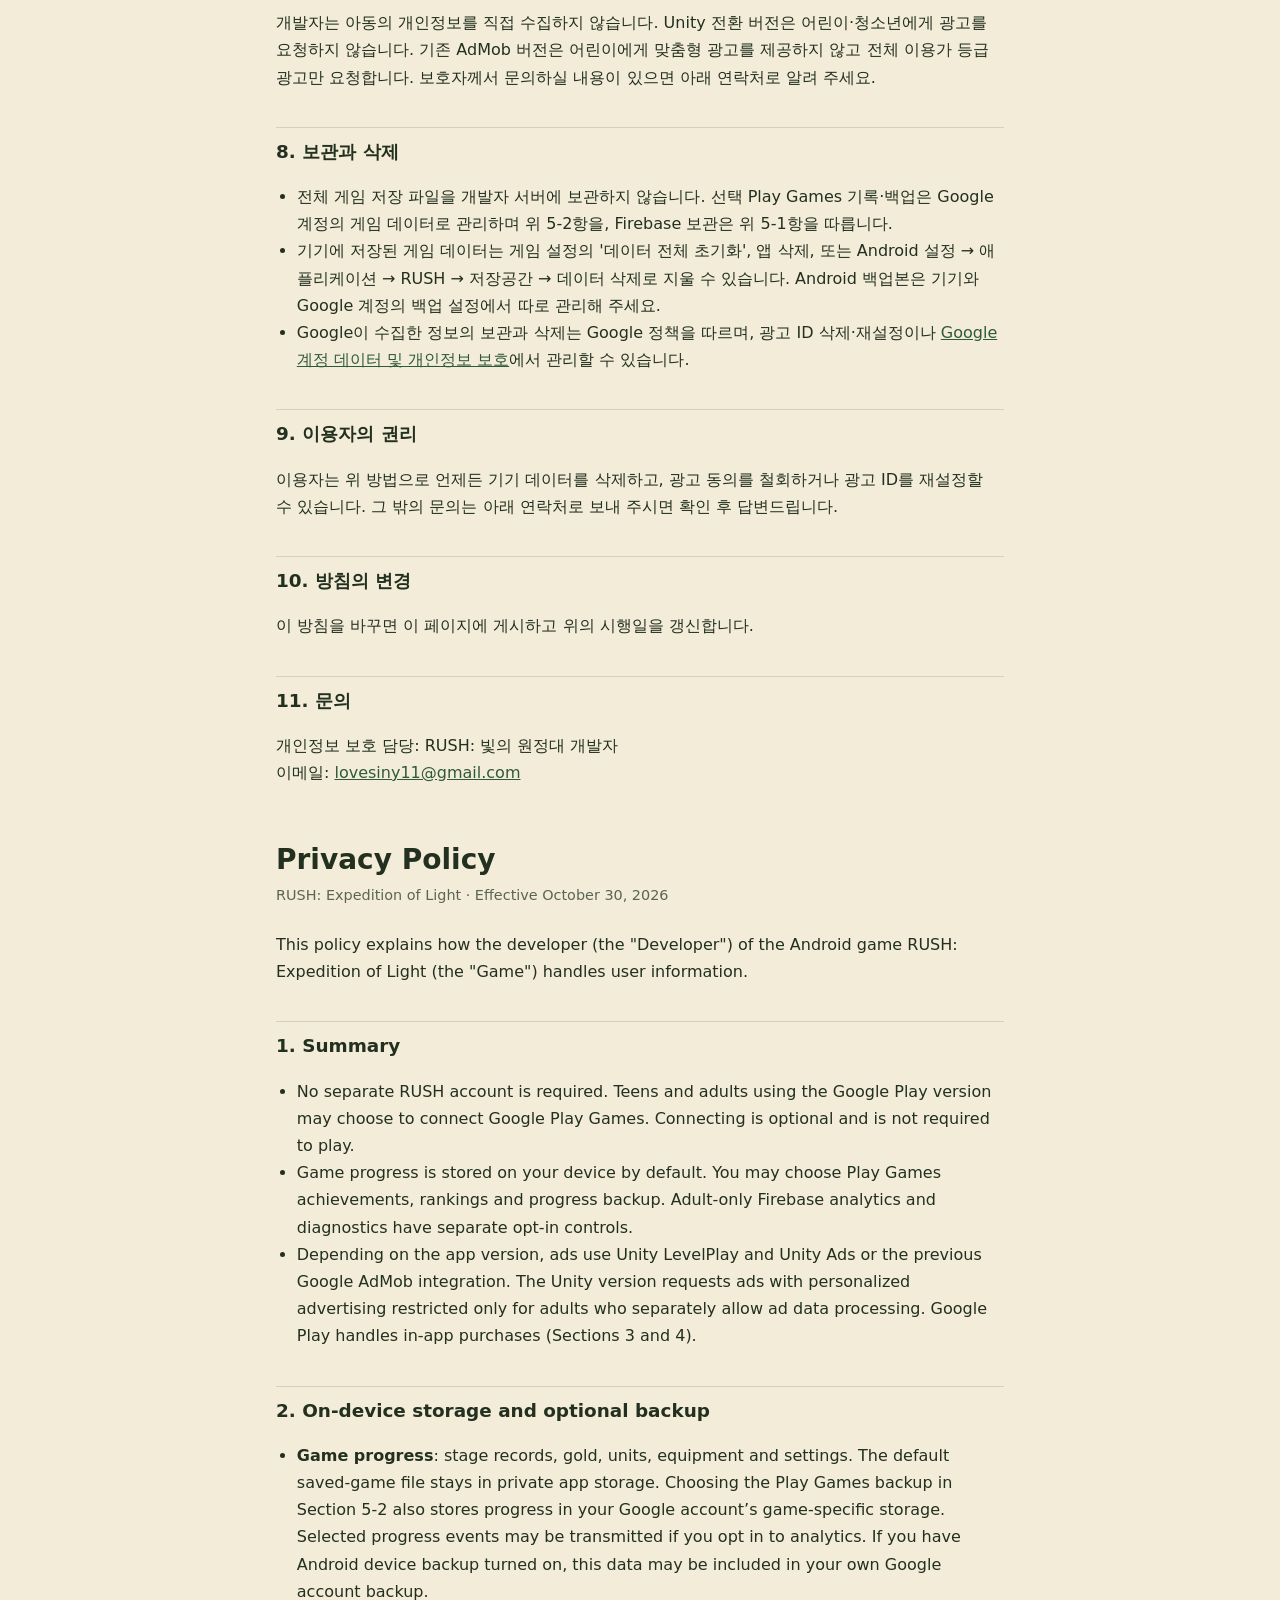
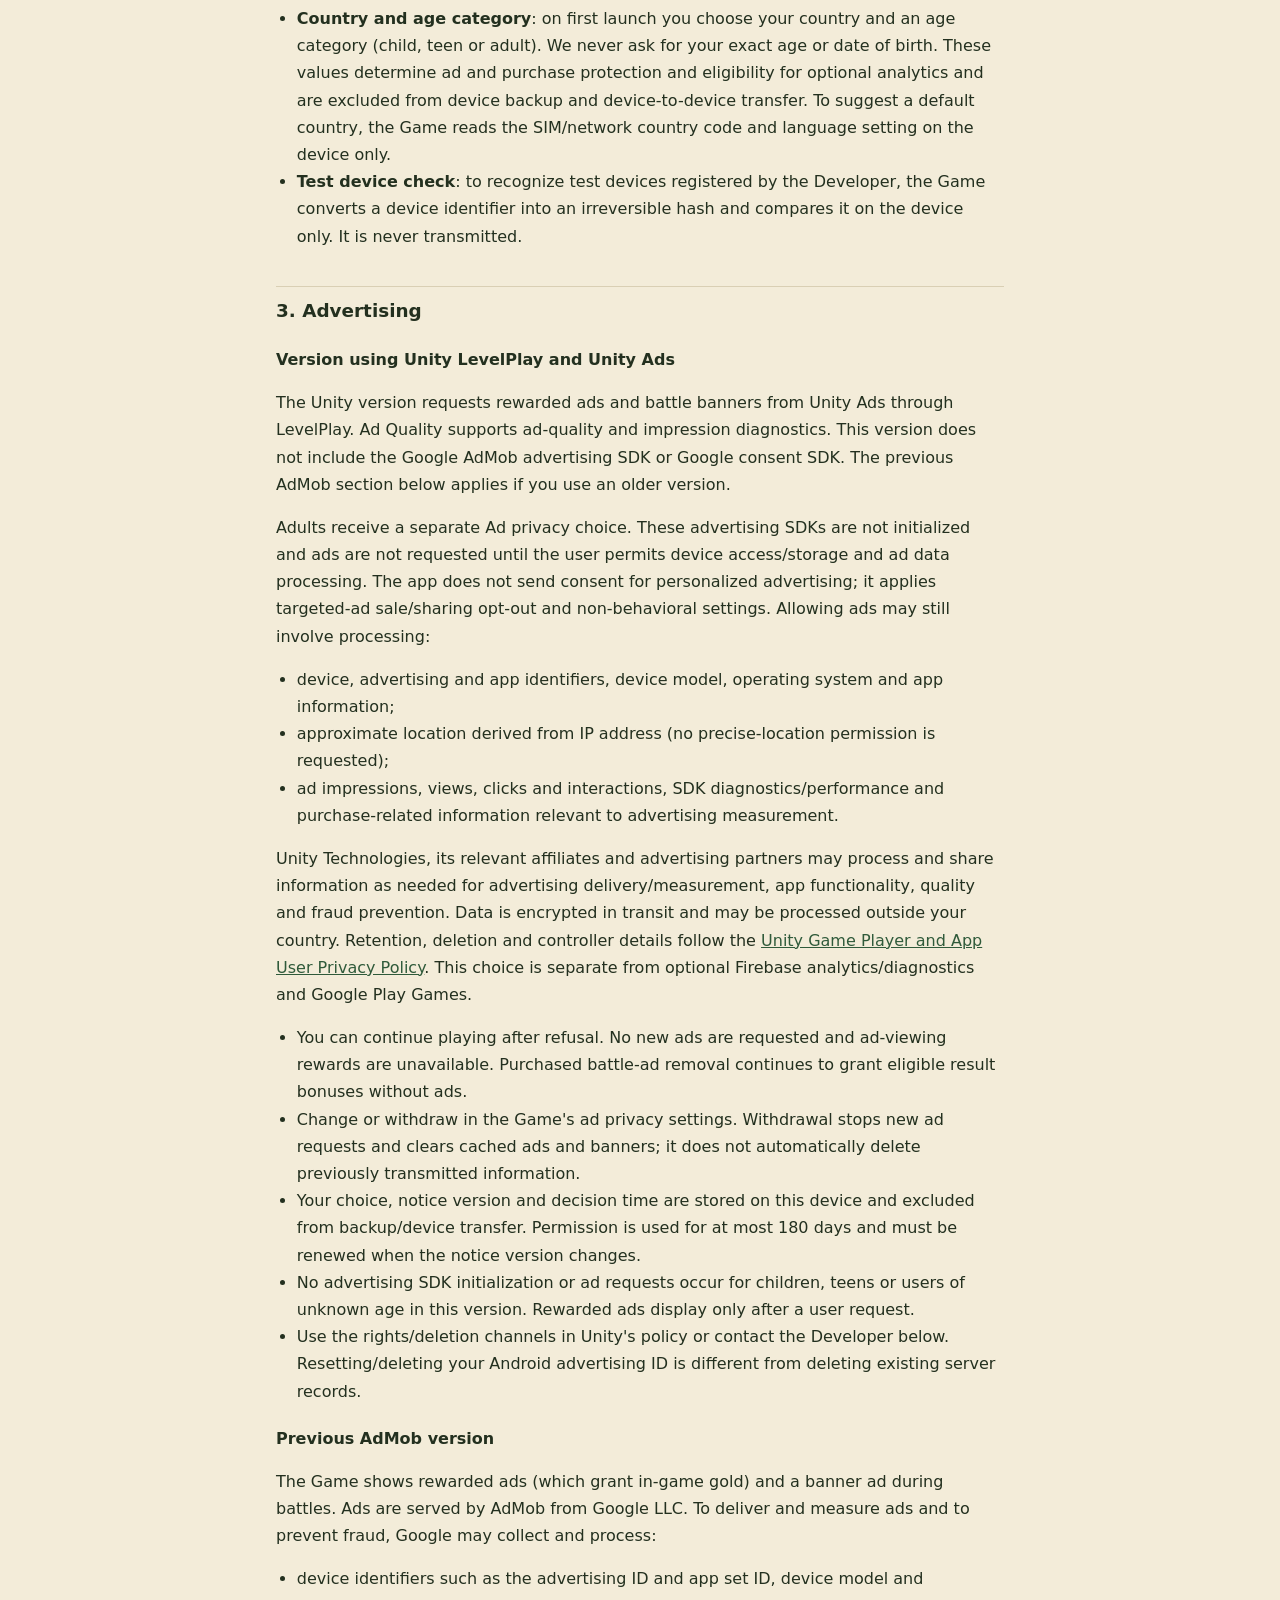
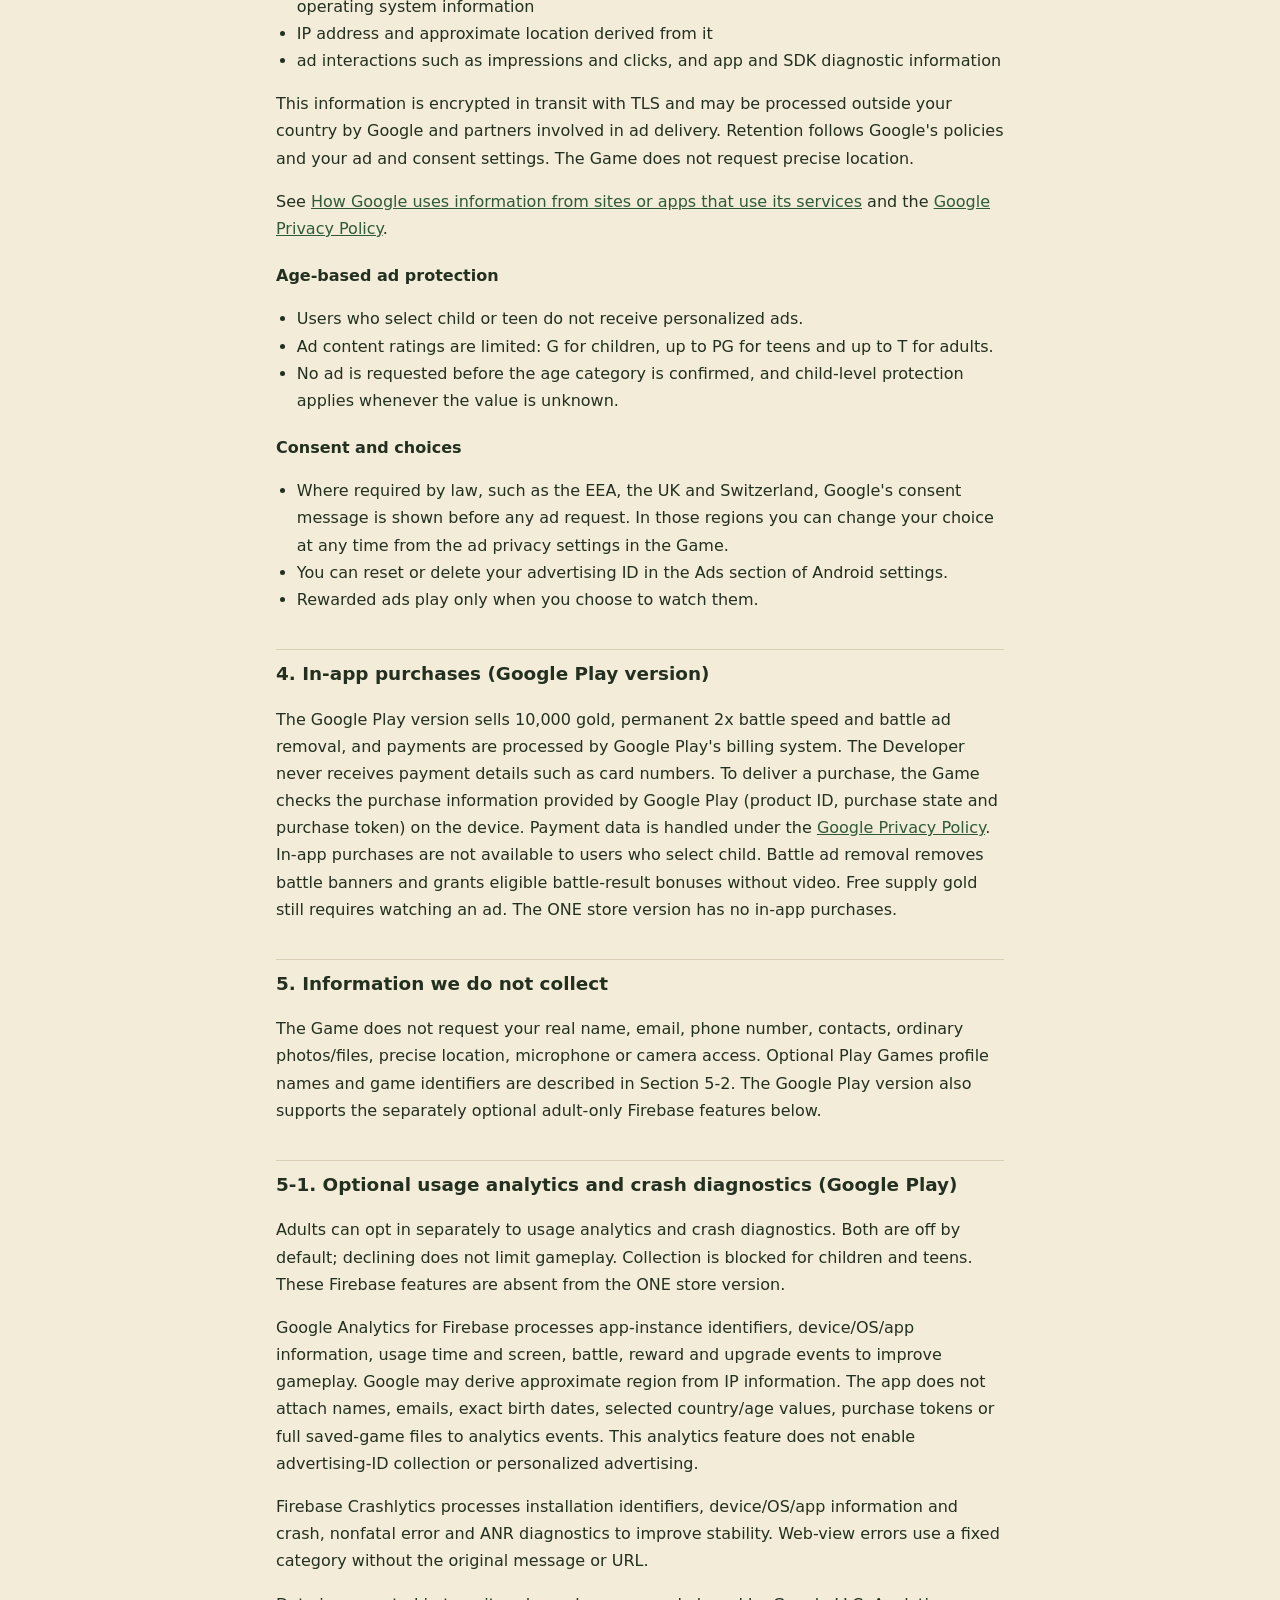
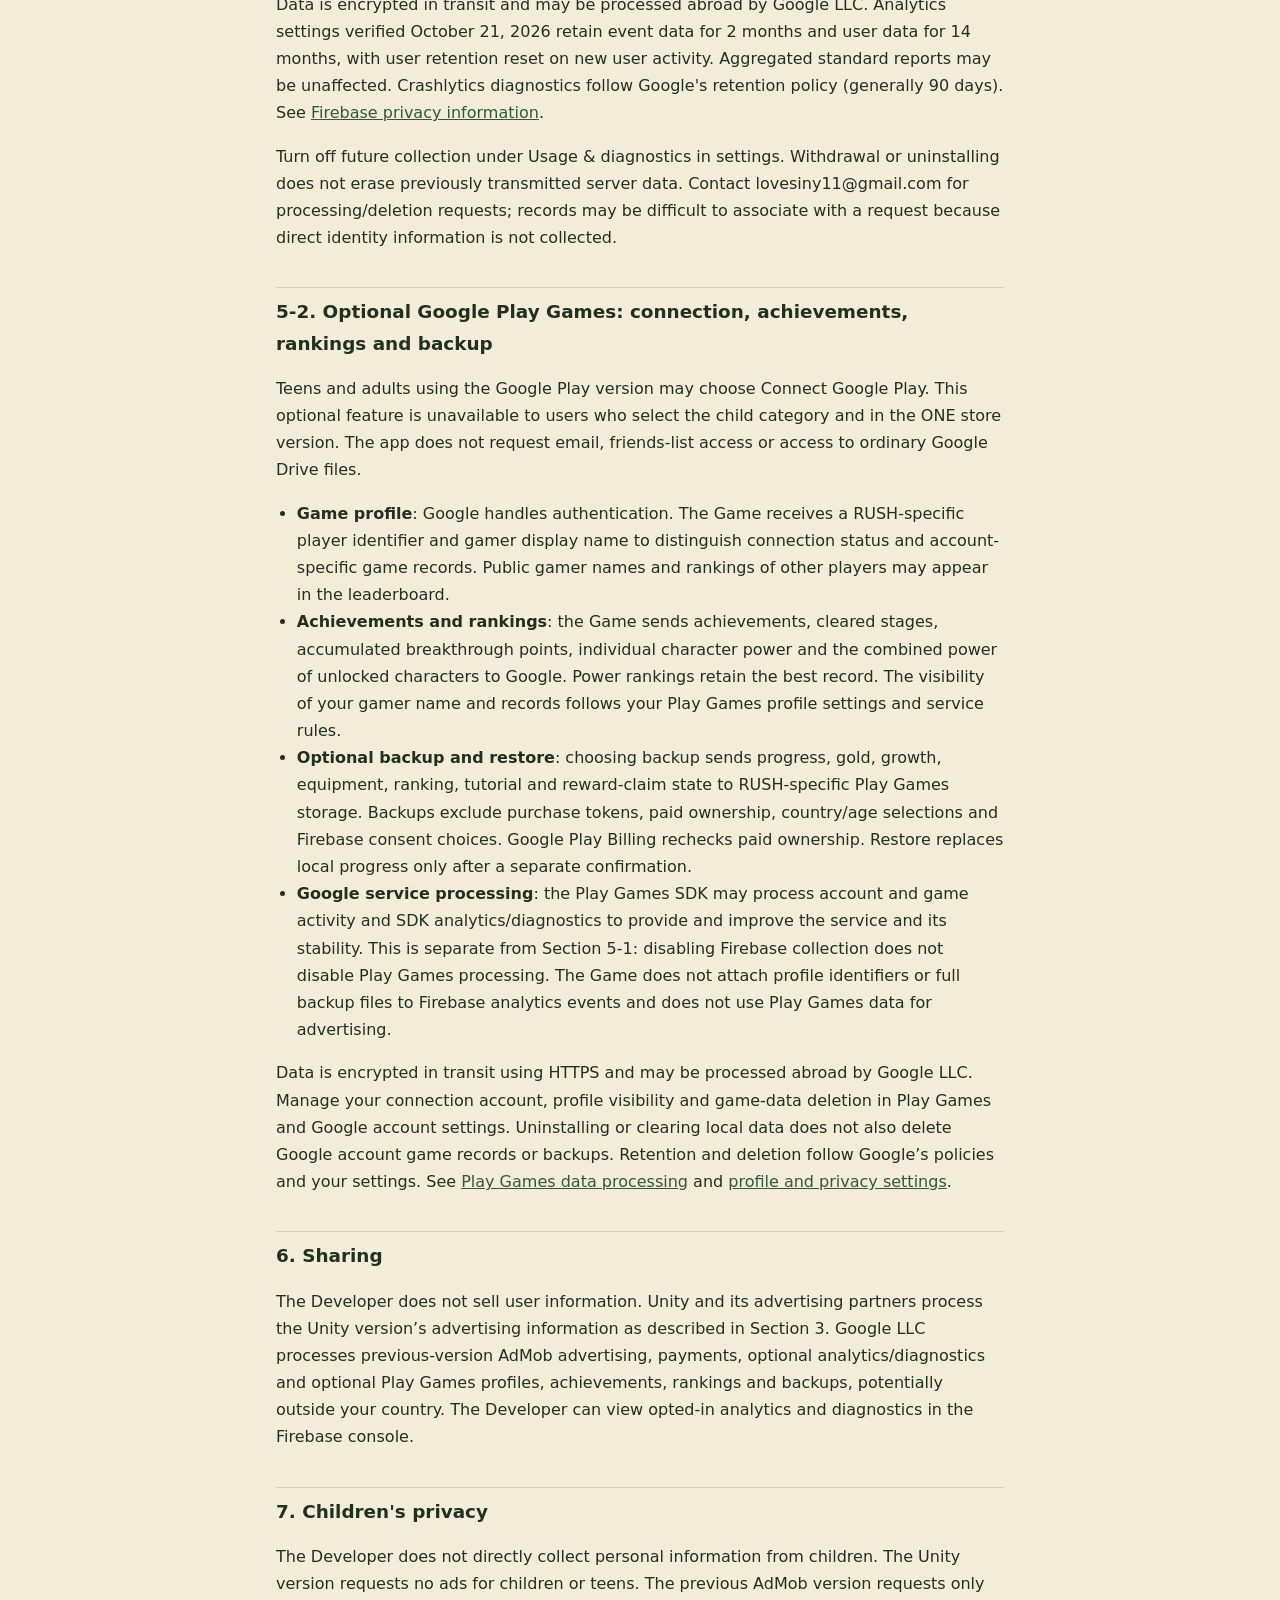
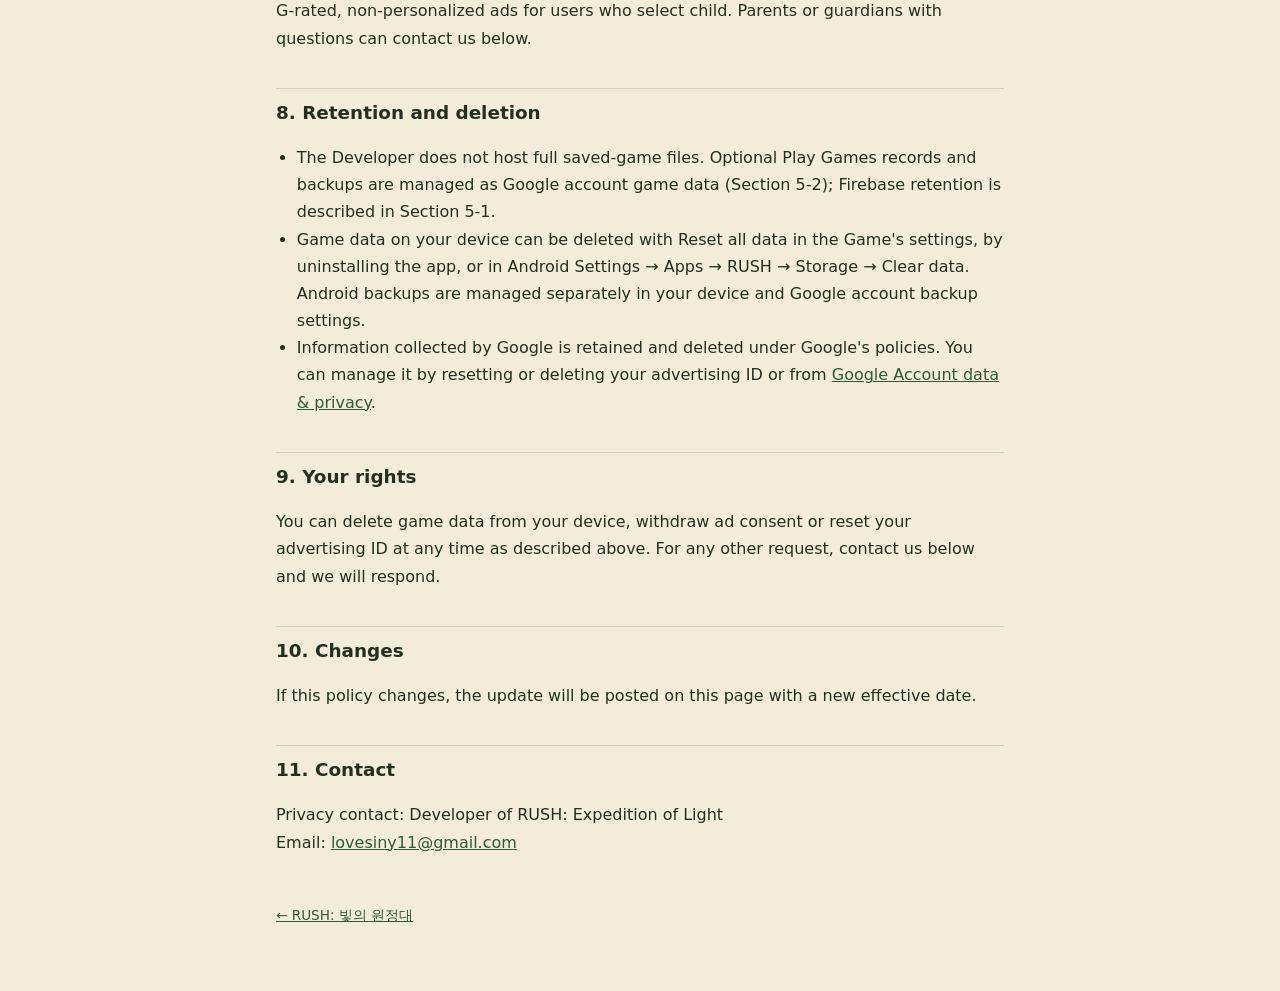
==== commit 5513f47d: "Document Unity ad privacy choices and data processing for RUSH" ====
--- a/privacy.html
+++ b/privacy.html
@@ -11,7 +11,7 @@
 <main>
   <p class="eyebrow">RUSH: 빛의 원정대</p>
   <h1>개인정보처리방침</h1>
-  <p class="meta">시행일: 2026년 10월 27일</p>
+  <p class="meta">시행일: 2026년 10월 30일</p>
   <nav class="lang" aria-label="언어 / Language">
     <a href="#ko" lang="ko">한국어</a>
     <a href="#en" lang="en">English</a>
@@ -24,7 +24,7 @@
     <ul>
       <li>별도의 RUSH 회원가입은 필요하지 않습니다. Google Play 버전의 청소년·성인은 Google Play Games 연결을 선택할 수 있으며, 연결하지 않아도 게임을 이용할 수 있습니다.</li>
       <li>게임 기록은 기본적으로 기기에 보관합니다. 이용자가 선택하면 Google Play Games로 업적·랭킹 기록을 전송하고 진행 기록을 백업할 수 있습니다. 성인의 별도 동의를 받는 Firebase 분석·오류 진단은 이 기능과 구분됩니다.</li>
-      <li>광고는 Google AdMob이, 인앱 결제는 Google Play가 처리합니다. 이 과정에서 Google이 일부 정보를 수집할 수 있습니다(아래 3·4항).</li>
+      <li>광고 제공자는 앱 버전에 따라 Unity LevelPlay·Unity Ads 또는 기존 Google AdMob입니다. Unity 전환 버전은 별도 광고 데이터 처리 허용을 받은 성인에게만 맞춤형 광고를 제한한 광고를 요청합니다. 인앱 결제는 Google Play가 처리합니다(아래 3·4항).</li>
     </ul>
 
     <h2>2. 기기 저장과 선택 백업</h2>
@@ -34,7 +34,24 @@
       <li><strong>테스트 기기 확인</strong>: 개발자가 등록한 테스트 기기인지 확인하기 위해 기기 식별값을 되돌릴 수 없는 해시값으로 바꿔 기기 안에서만 비교합니다. 이 값은 외부로 전송되지 않습니다.</li>
     </ul>
 
-    <h2>3. 광고 (Google AdMob)</h2>
+    <h2>3. 광고</h2>
+    <h3>Unity LevelPlay·Unity Ads 전환 버전</h3>
+    <p>Unity 전환 버전은 보상형 광고와 전투 배너를 Unity LevelPlay를 통해 Unity Ads에서 요청합니다. Ad Quality는 광고 품질·노출 진단을 지원합니다. 이 버전에는 Google AdMob 광고 SDK와 Google 동의 SDK가 포함되지 않습니다. 이전 버전을 이용하는 경우 아래 기존 AdMob 안내가 적용됩니다.</p>
+    <p>성인으로 확인된 이용자에게 별도 ‘광고 개인정보 선택’ 화면을 제공합니다. 기기 정보 접근·저장 및 광고 데이터 처리에 허용하기 전에는 이 광고 SDK들을 초기화하거나 광고를 요청하지 않습니다. 맞춤형 광고 동의는 전달하지 않으며, 타겟 광고 목적의 판매·공유 거부와 비행동 광고 설정을 적용합니다. 광고를 허용하더라도 아래 데이터 처리는 발생할 수 있습니다.</p>
+    <ul>
+      <li>기기·광고·앱 식별자, 기기 모델·운영체제·앱 정보</li>
+      <li>IP 주소에 기반한 대략적 위치(정밀 위치 권한은 요청하지 않음)</li>
+      <li>광고 노출·시청·클릭 등 상호작용, SDK 진단·성능 정보, 광고 측정에 관련된 구매 정보</li>
+    </ul>
+    <p>Unity Technologies 및 관련 계열사·광고 파트너가 광고 제공·측정, 앱 기능, 품질 관리와 부정행위 방지를 위해 정보를 처리하고 필요한 범위에서 공유할 수 있습니다. 전송 중 암호화되며 대한민국 밖에서 처리될 수 있습니다. 보관·삭제와 처리 주체의 자세한 사항은 <a href="https://unity.com/legal/game-player-and-app-user-privacy-policy">Unity 게임 플레이어 및 앱 이용자 개인정보처리방침</a>을 따릅니다. 이 선택은 Firebase 분석·진단 및 Google Play Games 선택과 별개입니다.</p>
+    <ul>
+      <li>거부해도 게임을 이용할 수 있습니다. 새 광고를 요청하지 않으며 광고 시청 보상은 사용할 수 없습니다. 구매한 전투 광고 제거의 광고 없는 결과 보너스는 별도로 유지됩니다.</li>
+      <li>게임의 광고 개인정보 설정에서 변경·철회할 수 있습니다. 철회하면 새 광고 요청을 중단하고 보관 중인 광고와 배너를 제거합니다. 이미 전송된 정보가 자동 삭제되는 것은 아닙니다.</li>
+      <li>선택·안내 버전·선택 시각을 기기에 저장하며 백업·기기 이전에서 제외합니다. 허용은 최대 180일 동안 사용하고 안내 버전이 바뀌면 다시 확인합니다.</li>
+      <li>어린이·청소년·연령 미확인 이용자는 이 버전의 광고 SDK 초기화와 광고 요청을 하지 않습니다. 보상형 광고는 이용자가 직접 요청한 경우에만 표시합니다.</li>
+      <li>Unity의 개인정보처리방침에 있는 데이터 권리·삭제 경로 또는 아래 개발자 연락처로 문의할 수 있습니다. Android 광고 ID 삭제·재설정은 기존 서버 기록 삭제와 다릅니다.</li>
+    </ul>
+    <h3>기존 AdMob 버전</h3>
     <p>게임은 보상형 광고(시청 시 게임 골드 지급)와 전투 화면의 배너 광고를 보여 줍니다. 광고는 Google LLC의 AdMob이 제공하며, Google은 광고 게재·측정·부정 행위 방지를 위해 다음과 같은 정보를 수집·처리할 수 있습니다.</p>
     <ul>
       <li>광고 ID·앱 세트 ID 등 기기 식별자, 기기 모델과 운영체제 정보</li>
@@ -80,10 +97,10 @@
     <p>정보는 HTTPS로 암호화해 전송하며 Google LLC가 국외에서 처리할 수 있습니다. Google Play Games 연결 계정·프로필 공개 범위·게임 데이터 삭제는 Google Play Games 및 Google 계정 설정에서 관리합니다. 앱 삭제나 기기 데이터 초기화만으로 Google 계정의 게임 기록·백업이 함께 삭제되지는 않습니다. 보관·삭제는 Google 정책과 이용자 설정을 따릅니다. <a href="https://developer.android.com/games/pgs/data-collection?hl=ko">Play Games 데이터 처리 안내</a>와 <a href="https://support.google.com/googleplay/answer/3129346?hl=ko">프로필 및 개인정보 설정</a>을 확인해 주세요.</p>
 
     <h2>6. 제3자 제공과 처리 위탁</h2>
-    <p>개발자는 이용자 정보를 판매하지 않습니다. 광고·결제·선택 분석 및 진단과 선택 Play Games 프로필·업적·랭킹·백업은 Google LLC의 서비스가 처리하며 국외에서 처리될 수 있습니다. 개발자는 Firebase 콘솔에서 동의한 이용자의 통계·진단 정보를 확인할 수 있습니다.</p>
+    <p>개발자는 이용자 정보를 판매하지 않습니다. Unity 전환 버전의 광고 정보는 위 3항의 Unity 및 광고 파트너가 처리합니다. 기존 AdMob 광고·결제·선택 분석 및 진단과 선택 Play Games 프로필·업적·랭킹·백업은 Google LLC의 서비스가 처리하며 국외에서 처리될 수 있습니다. 개발자는 Firebase 콘솔에서 동의한 이용자의 통계·진단 정보를 확인할 수 있습니다.</p>
 
     <h2>7. 아동의 개인정보</h2>
-    <p>개발자는 아동의 개인정보를 직접 수집하지 않습니다. 어린이로 선택한 이용자에게는 맞춤형 광고를 제공하지 않고, 전체 이용가 등급의 광고만 요청합니다. 보호자께서 문의하실 내용이 있으면 아래 연락처로 알려 주세요.</p>
+    <p>개발자는 아동의 개인정보를 직접 수집하지 않습니다. Unity 전환 버전은 어린이·청소년에게 광고를 요청하지 않습니다. 기존 AdMob 버전은 어린이에게 맞춤형 광고를 제공하지 않고 전체 이용가 등급 광고만 요청합니다. 보호자께서 문의하실 내용이 있으면 아래 연락처로 알려 주세요.</p>
 
     <h2>8. 보관과 삭제</h2>
     <ul>
@@ -104,14 +121,14 @@
 
   <article id="en" lang="en">
     <h1 style="margin-top:56px">Privacy Policy</h1>
-    <p class="meta">RUSH: Expedition of Light · Effective October 27, 2026</p>
+    <p class="meta">RUSH: Expedition of Light · Effective October 30, 2026</p>
     <p>This policy explains how the developer (the "Developer") of the Android game RUSH: Expedition of Light (the "Game") handles user information.</p>
 
     <h2>1. Summary</h2>
     <ul>
       <li>No separate RUSH account is required. Teens and adults using the Google Play version may choose to connect Google Play Games. Connecting is optional and is not required to play.</li>
       <li>Game progress is stored on your device by default. You may choose Play Games achievements, rankings and progress backup. Adult-only Firebase analytics and diagnostics have separate opt-in controls.</li>
-      <li>Ads are provided by Google AdMob and in-app purchases are processed by Google Play. Google may collect some information in the process (Sections 3 and 4).</li>
+      <li>Depending on the app version, ads use Unity LevelPlay and Unity Ads or the previous Google AdMob integration. The Unity version requests ads with personalized advertising restricted only for adults who separately allow ad data processing. Google Play handles in-app purchases (Sections 3 and 4).</li>
     </ul>
 
     <h2>2. On-device storage and optional backup</h2>
@@ -121,7 +138,24 @@
       <li><strong>Test device check</strong>: to recognize test devices registered by the Developer, the Game converts a device identifier into an irreversible hash and compares it on the device only. It is never transmitted.</li>
     </ul>
 
-    <h2>3. Advertising (Google AdMob)</h2>
+    <h2>3. Advertising</h2>
+    <h3>Version using Unity LevelPlay and Unity Ads</h3>
+    <p>The Unity version requests rewarded ads and battle banners from Unity Ads through LevelPlay. Ad Quality supports ad-quality and impression diagnostics. This version does not include the Google AdMob advertising SDK or Google consent SDK. The previous AdMob section below applies if you use an older version.</p>
+    <p>Adults receive a separate Ad privacy choice. These advertising SDKs are not initialized and ads are not requested until the user permits device access/storage and ad data processing. The app does not send consent for personalized advertising; it applies targeted-ad sale/sharing opt-out and non-behavioral settings. Allowing ads may still involve processing:</p>
+    <ul>
+      <li>device, advertising and app identifiers, device model, operating system and app information;</li>
+      <li>approximate location derived from IP address (no precise-location permission is requested);</li>
+      <li>ad impressions, views, clicks and interactions, SDK diagnostics/performance and purchase-related information relevant to advertising measurement.</li>
+    </ul>
+    <p>Unity Technologies, its relevant affiliates and advertising partners may process and share information as needed for advertising delivery/measurement, app functionality, quality and fraud prevention. Data is encrypted in transit and may be processed outside your country. Retention, deletion and controller details follow the <a href="https://unity.com/legal/game-player-and-app-user-privacy-policy">Unity Game Player and App User Privacy Policy</a>. This choice is separate from optional Firebase analytics/diagnostics and Google Play Games.</p>
+    <ul>
+      <li>You can continue playing after refusal. No new ads are requested and ad-viewing rewards are unavailable. Purchased battle-ad removal continues to grant eligible result bonuses without ads.</li>
+      <li>Change or withdraw in the Game's ad privacy settings. Withdrawal stops new ad requests and clears cached ads and banners; it does not automatically delete previously transmitted information.</li>
+      <li>Your choice, notice version and decision time are stored on this device and excluded from backup/device transfer. Permission is used for at most 180 days and must be renewed when the notice version changes.</li>
+      <li>No advertising SDK initialization or ad requests occur for children, teens or users of unknown age in this version. Rewarded ads display only after a user request.</li>
+      <li>Use the rights/deletion channels in Unity's policy or contact the Developer below. Resetting/deleting your Android advertising ID is different from deleting existing server records.</li>
+    </ul>
+    <h3>Previous AdMob version</h3>
     <p>The Game shows rewarded ads (which grant in-game gold) and a banner ad during battles. Ads are served by AdMob from Google LLC. To deliver and measure ads and to prevent fraud, Google may collect and process:</p>
     <ul>
       <li>device identifiers such as the advertising ID and app set ID, device model and operating system information</li>
@@ -167,10 +201,10 @@
     <p>Data is encrypted in transit using HTTPS and may be processed abroad by Google LLC. Manage your connection account, profile visibility and game-data deletion in Play Games and Google account settings. Uninstalling or clearing local data does not also delete Google account game records or backups. Retention and deletion follow Google’s policies and your settings. See <a href="https://developer.android.com/games/pgs/data-collection">Play Games data processing</a> and <a href="https://support.google.com/googleplay/answer/3129346">profile and privacy settings</a>.</p>
 
     <h2>6. Sharing</h2>
-    <p>The Developer does not sell user information. Google LLC processes advertising, payments, optional analytics/diagnostics and optional Play Games profiles, achievements, rankings and backups, potentially outside your country. The Developer can view opted-in analytics and diagnostics in the Firebase console.</p>
+    <p>The Developer does not sell user information. Unity and its advertising partners process the Unity version’s advertising information as described in Section 3. Google LLC processes previous-version AdMob advertising, payments, optional analytics/diagnostics and optional Play Games profiles, achievements, rankings and backups, potentially outside your country. The Developer can view opted-in analytics and diagnostics in the Firebase console.</p>
 
     <h2>7. Children's privacy</h2>
-    <p>The Developer does not directly collect personal information from children. Users who select child receive no personalized ads, and only ads rated G are requested. Parents or guardians with questions can contact us below.</p>
+    <p>The Developer does not directly collect personal information from children. The Unity version requests no ads for children or teens. The previous AdMob version requests only G-rated, non-personalized ads for users who select child. Parents or guardians with questions can contact us below.</p>
 
     <h2>8. Retention and deletion</h2>
     <ul>
